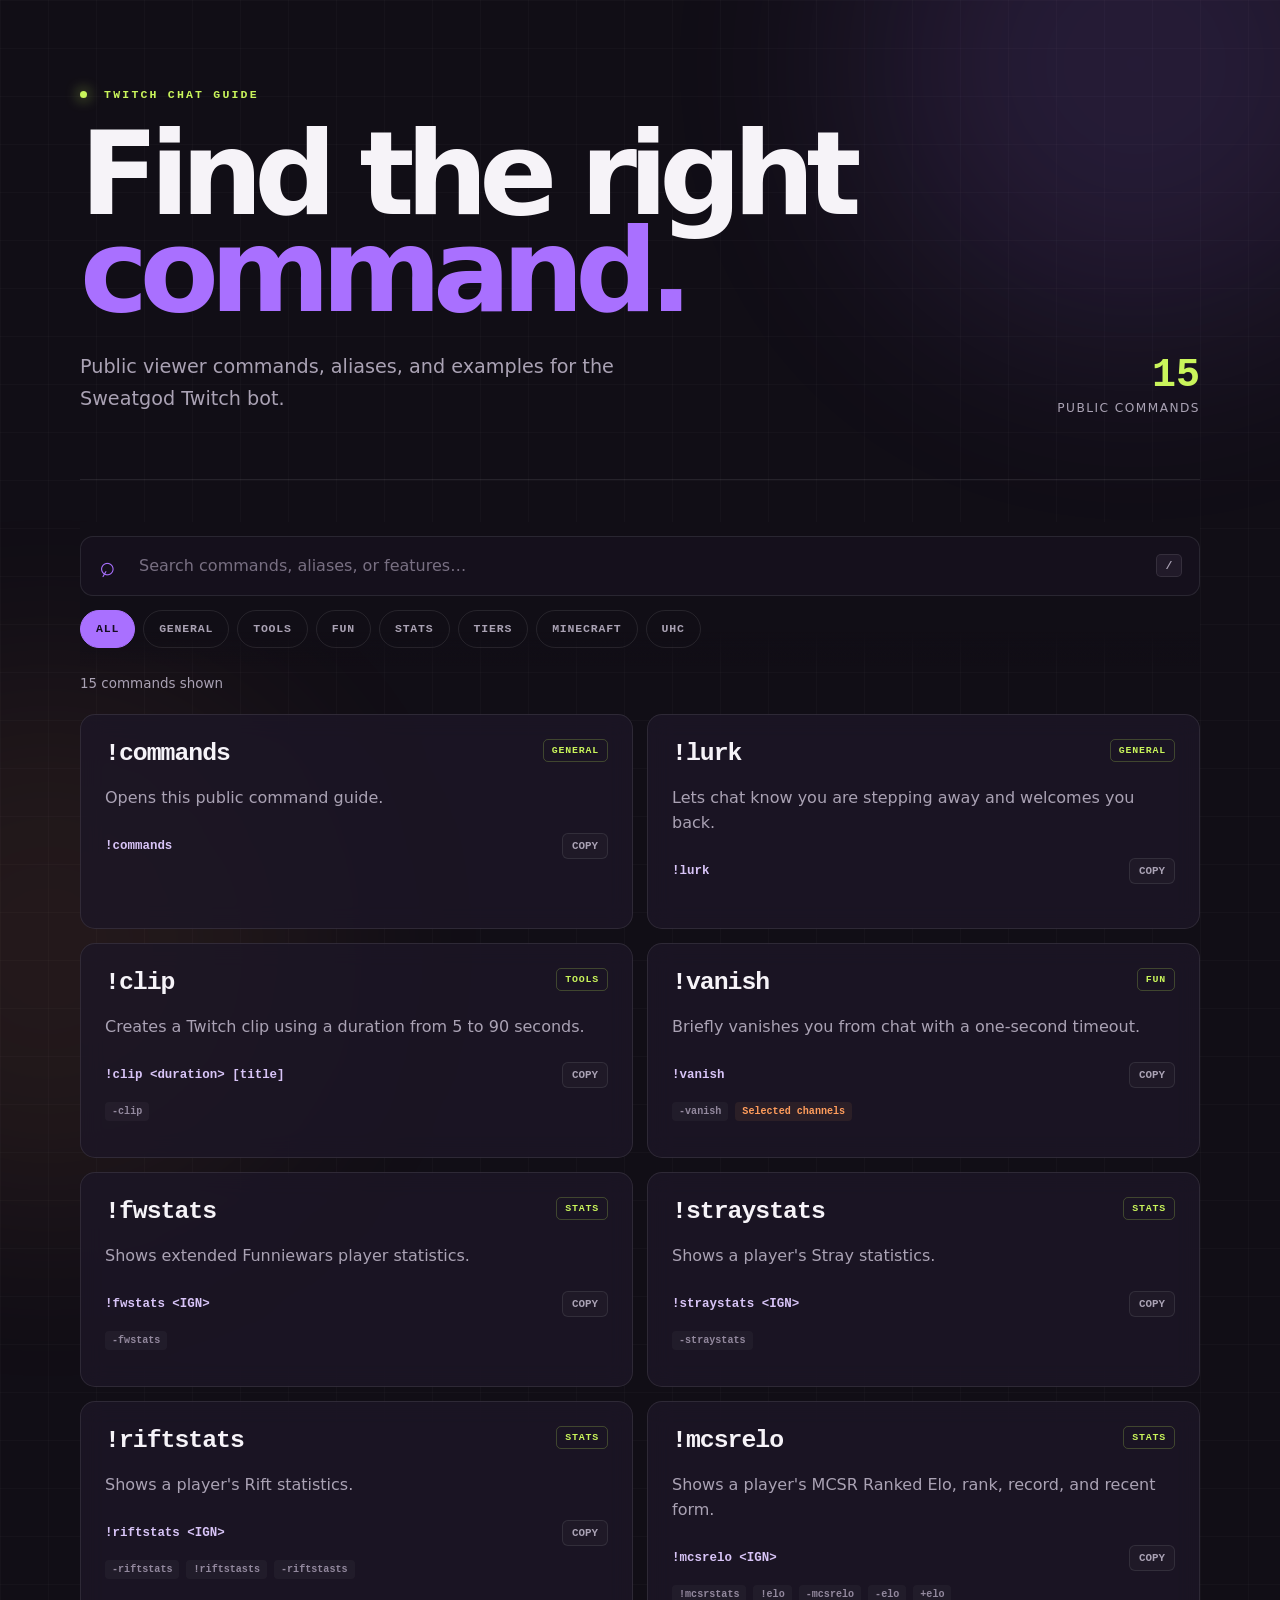
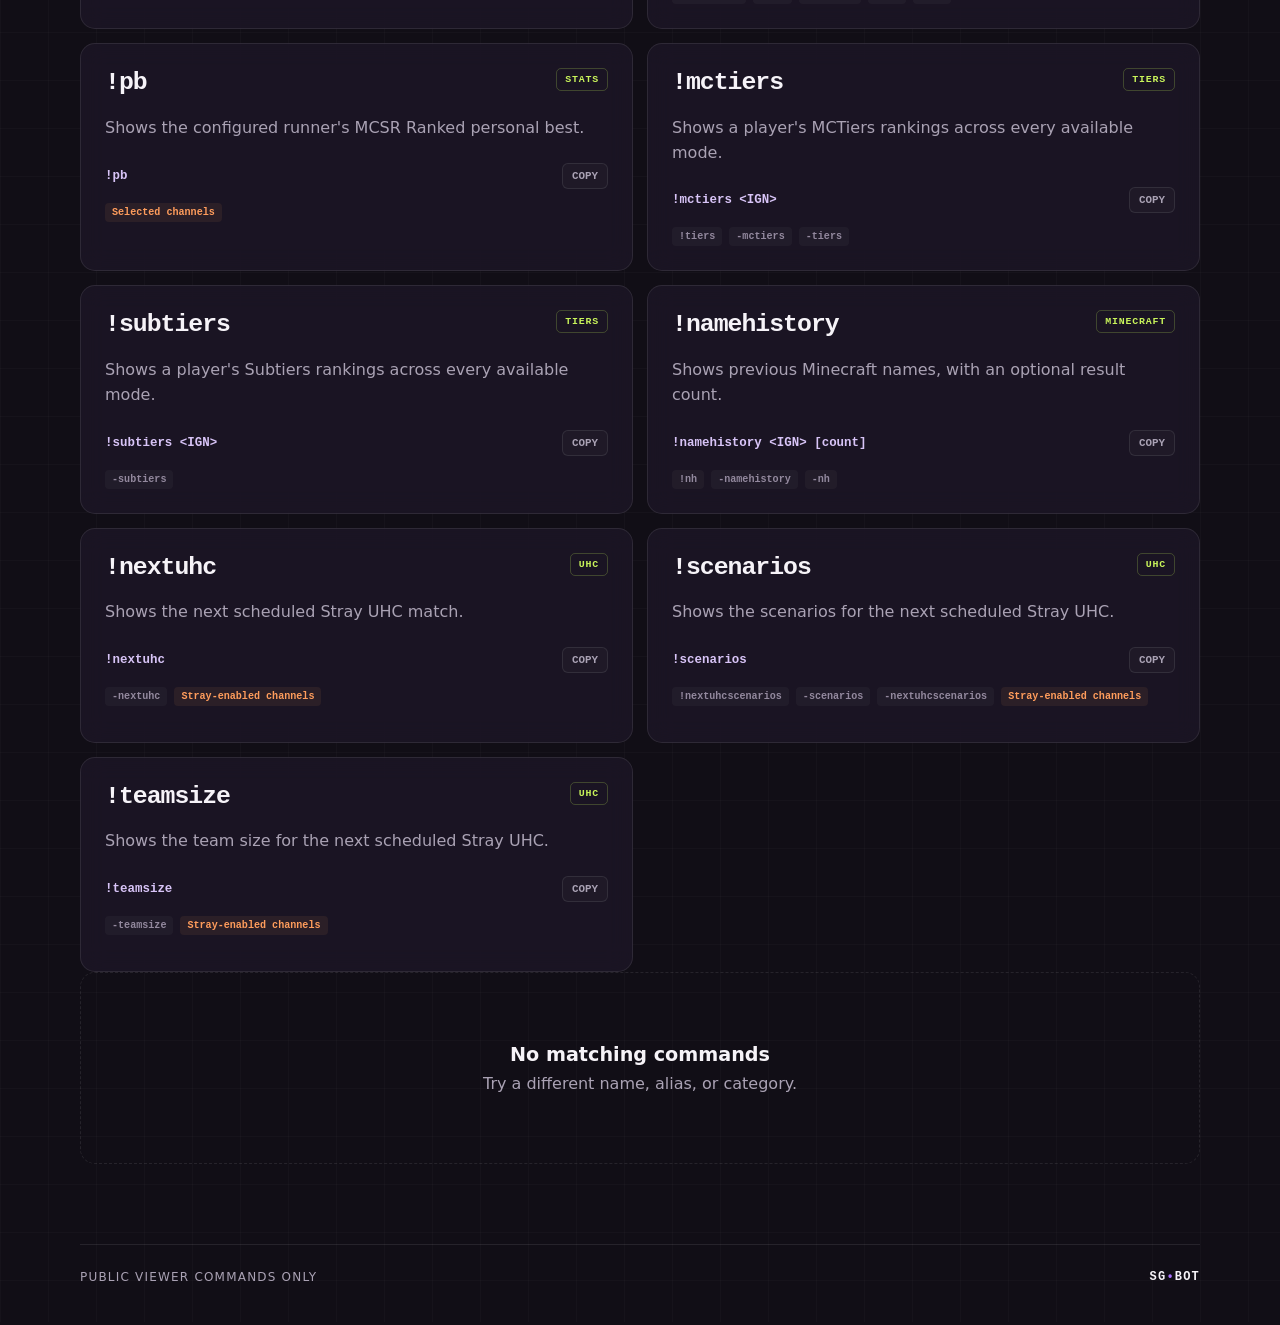
==== index.html @ b39b53bb "Launch public Twitch command guide" ====
<!doctype html>
<html lang="en">
<head>
  <meta charset="utf-8">
  <meta name="viewport" content="width=device-width, initial-scale=1">
  <meta name="theme-color" content="#17121f">
  <meta name="description" content="Public Twitch chat commands and usage for the Sweatgod bot.">
  <meta property="og:title" content="Sweatgod Bot Commands">
  <meta property="og:description" content="Search public Twitch commands, aliases, and usage examples.">
  <meta property="og:type" content="website">
  <link rel="canonical" href="https://britishdev.github.io/twitch-bot-commands/">
  <link rel="stylesheet" href="styles.css">
  <title>Sweatgod Bot Commands</title>
</head>
<body>
  <div class="glow glow-one" aria-hidden="true"></div>
  <div class="glow glow-two" aria-hidden="true"></div>
  <header class="hero">
    <p class="eyebrow"><span></span> TWITCH CHAT GUIDE</p>
    <h1>Find the right<br><em>command.</em></h1>
    <p class="intro">Public viewer commands, aliases, and examples for the Sweatgod Twitch bot.</p>
    <div class="summary"><strong id="command-count">0</strong><span>public commands</span></div>
  </header>

  <main>
    <section class="controls" aria-label="Command filters">
      <label class="search-wrap">
        <span class="search-icon" aria-hidden="true">⌕</span>
        <span class="sr-only">Search commands</span>
        <input id="search" type="search" placeholder="Search commands, aliases, or features…" autocomplete="off">
        <kbd>/</kbd>
      </label>
      <div id="filters" class="filters" aria-label="Filter by category"></div>
    </section>

    <p id="result-summary" class="result-summary" aria-live="polite"></p>
    <section id="command-grid" class="command-grid" aria-label="Public Twitch commands"></section>
    <div id="empty-state" class="empty" hidden>
      <strong>No matching commands</strong>
      <span>Try a different name, alias, or category.</span>
    </div>
  </main>

  <footer>
    <span>Public viewer commands only</span>
    <span class="footer-mark">SG<span>•</span>BOT</span>
  </footer>
  <script src="app.js"></script>
</body>
</html>
---- styles.css ----
:root {
  color-scheme: dark;
  --bg: #110e16;
  --panel: rgba(29, 23, 38, .82);
  --panel-hover: rgba(39, 30, 52, .94);
  --text: #f6f3f8;
  --muted: #aaa2b4;
  --line: rgba(255, 255, 255, .09);
  --violet: #a970ff;
  --lime: #c9f45b;
  --orange: #ff9d5c;
  --max: 1120px;
  font-family: Inter, ui-sans-serif, system-ui, -apple-system, BlinkMacSystemFont, "Segoe UI", sans-serif;
}

* { box-sizing: border-box; }
html { scroll-behavior: smooth; }
body {
  margin: 0;
  min-height: 100vh;
  color: var(--text);
  background:
    linear-gradient(rgba(255,255,255,.018) 1px, transparent 1px),
    linear-gradient(90deg, rgba(255,255,255,.018) 1px, transparent 1px),
    var(--bg);
  background-size: 48px 48px;
  overflow-x: hidden;
}

.glow { position: fixed; z-index: -1; width: 34rem; height: 34rem; border-radius: 50%; filter: blur(110px); opacity: .14; }
.glow-one { background: var(--violet); top: -13rem; right: -8rem; }
.glow-two { background: var(--orange); bottom: -20rem; left: -14rem; opacity: .08; }
.hero, main, footer { width: min(calc(100% - 40px), var(--max)); margin-inline: auto; }
.hero { position: relative; padding: 88px 0 64px; border-bottom: 1px solid var(--line); }
.eyebrow { margin: 0 0 24px; color: var(--lime); font: 700 .72rem/1.2 ui-monospace, SFMono-Regular, Menlo, monospace; letter-spacing: .19em; }
.eyebrow span { display: inline-block; width: 7px; height: 7px; margin-right: 8px; border-radius: 50%; background: var(--lime); box-shadow: 0 0 14px var(--lime); }
h1 { max-width: 780px; margin: 0; font-size: clamp(3.2rem, 9vw, 7.5rem); line-height: .84; letter-spacing: -.075em; font-weight: 800; }
h1 em { color: var(--violet); font-style: normal; }
.intro { max-width: 570px; margin: 32px 0 0; color: var(--muted); font-size: clamp(1rem, 2vw, 1.2rem); line-height: 1.65; }
.summary { position: absolute; right: 0; bottom: 64px; display: grid; justify-items: end; }
.summary strong { color: var(--lime); font: 700 2.5rem/1 ui-monospace, SFMono-Regular, Menlo, monospace; }
.summary span { margin-top: 5px; color: var(--muted); font-size: .76rem; text-transform: uppercase; letter-spacing: .12em; }

main { padding: 42px 0 80px; }
.controls { position: sticky; z-index: 5; top: 0; padding: 14px 0 18px; background: linear-gradient(var(--bg) 76%, transparent); }
.search-wrap { position: relative; display: flex; align-items: center; }
.search-icon { position: absolute; left: 18px; color: var(--violet); font-size: 1.7rem; transform: rotate(-15deg); }
input { width: 100%; height: 60px; padding: 0 58px; border: 1px solid var(--line); border-radius: 13px; outline: none; color: var(--text); background: rgba(22, 17, 29, .94); font: inherit; font-size: 1rem; transition: border-color .2s, box-shadow .2s; }
input:focus { border-color: rgba(169, 112, 255, .8); box-shadow: 0 0 0 4px rgba(169, 112, 255, .1); }
input::placeholder { color: #786f82; }
kbd { position: absolute; right: 18px; min-width: 26px; padding: 4px 7px; border: 1px solid var(--line); border-radius: 5px; color: var(--muted); background: #211a29; text-align: center; font: 600 .72rem ui-monospace, monospace; }
.filters { display: flex; gap: 8px; margin-top: 14px; overflow-x: auto; scrollbar-width: none; }
.filters::-webkit-scrollbar { display: none; }
.filter { flex: 0 0 auto; min-height: 38px; padding: 0 15px; border: 1px solid var(--line); border-radius: 999px; color: var(--muted); background: transparent; cursor: pointer; font: 700 .72rem ui-monospace, monospace; text-transform: uppercase; letter-spacing: .07em; }
.filter:hover, .filter:focus-visible { color: var(--text); border-color: rgba(169, 112, 255, .5); }
.filter.active { color: #160d20; border-color: var(--violet); background: var(--violet); }
.result-summary { min-height: 20px; margin: 10px 0 18px; color: var(--muted); font-size: .84rem; }
.command-grid { display: grid; grid-template-columns: repeat(2, minmax(0, 1fr)); gap: 14px; }
.card { position: relative; min-height: 215px; padding: 24px; border: 1px solid var(--line); border-radius: 15px; background: var(--panel); backdrop-filter: blur(12px); transition: transform .2s, border-color .2s, background .2s; }
.card:hover { transform: translateY(-2px); border-color: rgba(169,112,255,.35); background: var(--panel-hover); }
.card-top { display: flex; align-items: flex-start; justify-content: space-between; gap: 16px; }
.command { margin: 0; color: var(--text); font: 750 clamp(1.25rem, 3vw, 1.55rem)/1.2 ui-monospace, SFMono-Regular, Menlo, monospace; letter-spacing: -.04em; }
.category { flex: 0 0 auto; padding: 5px 8px; border: 1px solid rgba(201,244,91,.22); border-radius: 5px; color: var(--lime); font: 700 .62rem ui-monospace, monospace; text-transform: uppercase; letter-spacing: .08em; }
.description { margin: 18px 0 22px; color: var(--muted); line-height: 1.55; }
.usage-row { display: flex; align-items: center; gap: 8px; }
.usage { min-width: 0; overflow: hidden; color: #d8c4f7; font: 600 .78rem ui-monospace, SFMono-Regular, Menlo, monospace; white-space: nowrap; text-overflow: ellipsis; }
.copy { margin-left: auto; padding: 6px 9px; border: 1px solid var(--line); border-radius: 6px; color: var(--muted); background: rgba(255,255,255,.025); cursor: pointer; font: 650 .68rem ui-monospace, monospace; }
.copy:hover, .copy:focus-visible { color: var(--text); border-color: var(--violet); }
.meta { display: flex; flex-wrap: wrap; gap: 7px; margin-top: 14px; }
.meta span { padding: 4px 7px; border-radius: 4px; color: #93899e; background: rgba(255,255,255,.035); font: 600 .63rem ui-monospace, monospace; }
.meta .limited { color: var(--orange); background: rgba(255,157,92,.08); }
.empty { display: grid; justify-items: center; gap: 8px; padding: 70px 20px; border: 1px dashed var(--line); border-radius: 15px; color: var(--muted); }
.empty strong { color: var(--text); font-size: 1.2rem; }
footer { display: flex; justify-content: space-between; padding: 25px 0 38px; border-top: 1px solid var(--line); color: var(--muted); font-size: .75rem; text-transform: uppercase; letter-spacing: .1em; }
.footer-mark { color: var(--text); font-family: ui-monospace, monospace; font-weight: 800; }
.footer-mark span { color: var(--violet); }
.sr-only { position: absolute; width: 1px; height: 1px; overflow: hidden; clip: rect(0,0,0,0); white-space: nowrap; }

@media (max-width: 720px) {
  .hero, main, footer { width: min(calc(100% - 24px), var(--max)); }
  .hero { padding: 60px 0 40px; }
  .summary { position: static; justify-items: start; margin-top: 35px; }
  main { padding-top: 20px; }
  .command-grid { grid-template-columns: 1fr; }
  .card { min-height: 0; padding: 21px; }
  kbd { display: none; }
  input { padding-right: 18px; }
  footer { gap: 20px; }
}

@media (prefers-reduced-motion: reduce) {
  *, *::before, *::after { scroll-behavior: auto !important; transition: none !important; }
}
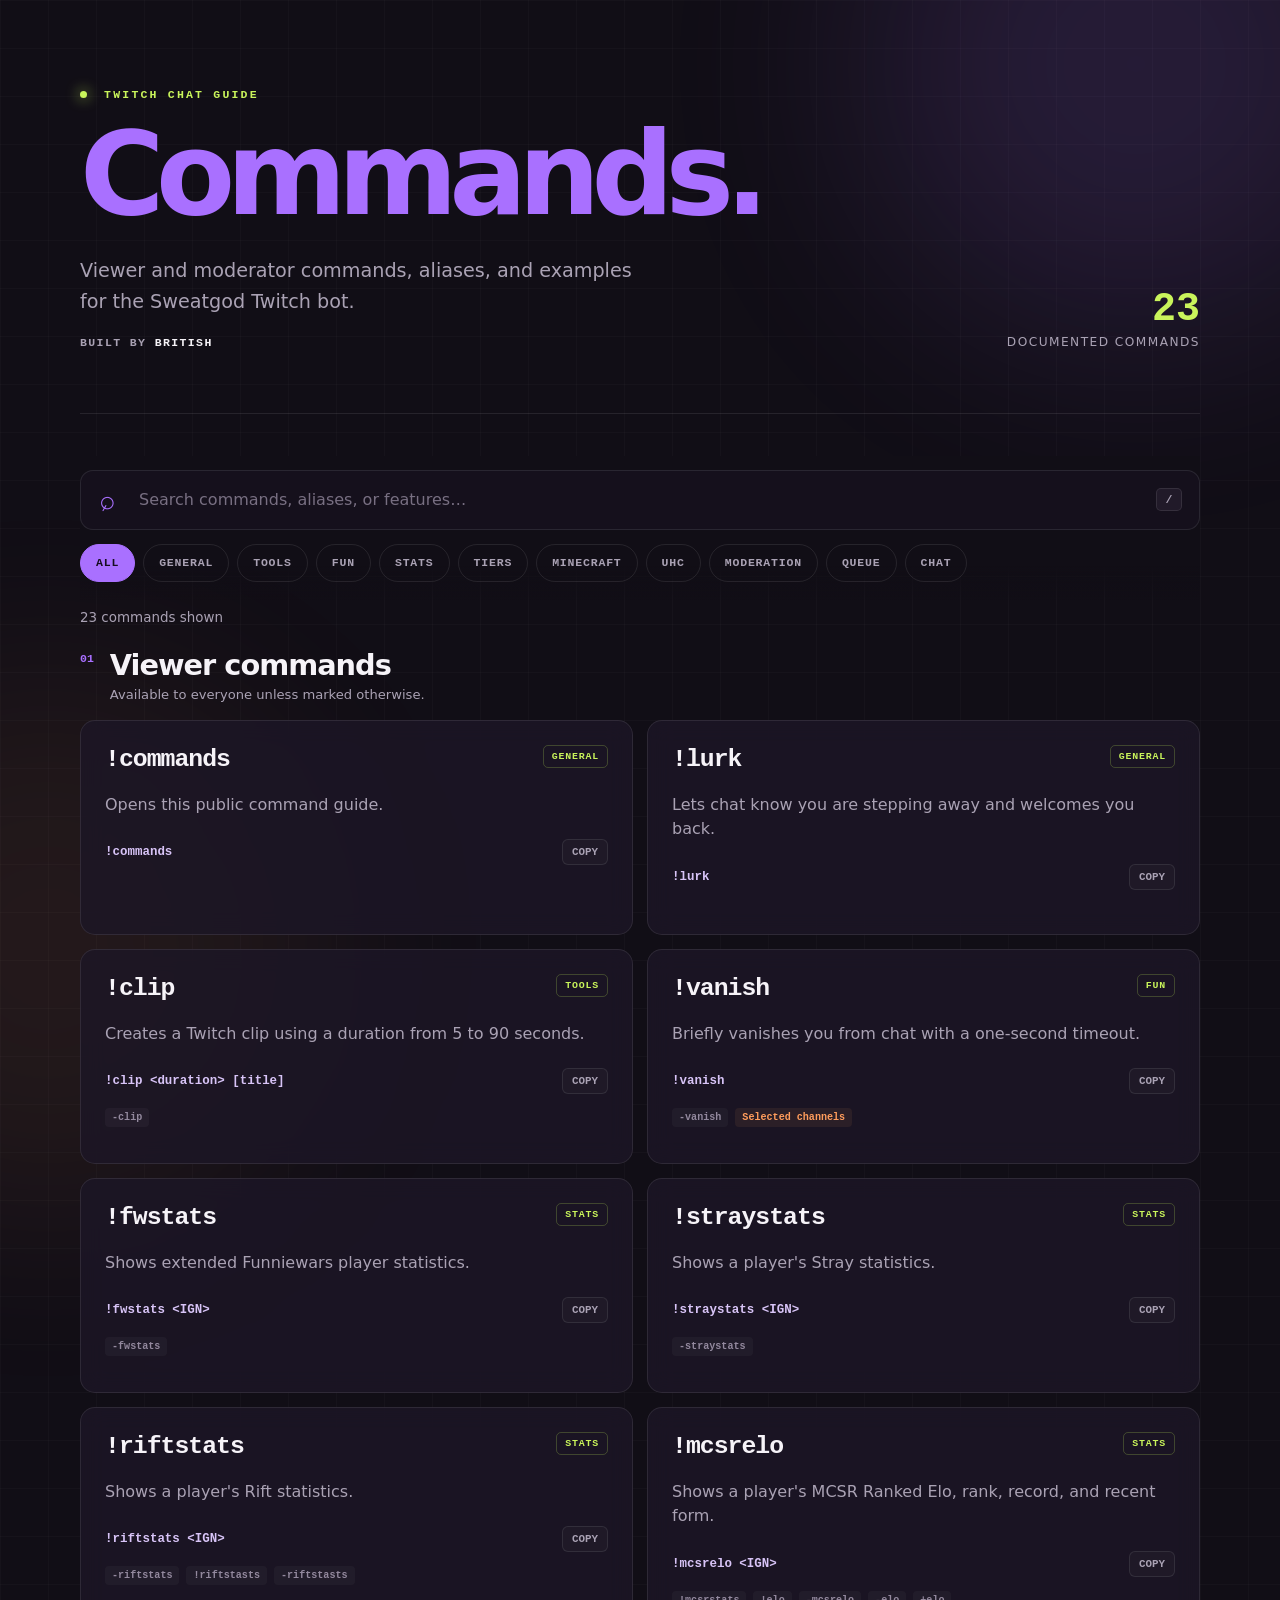
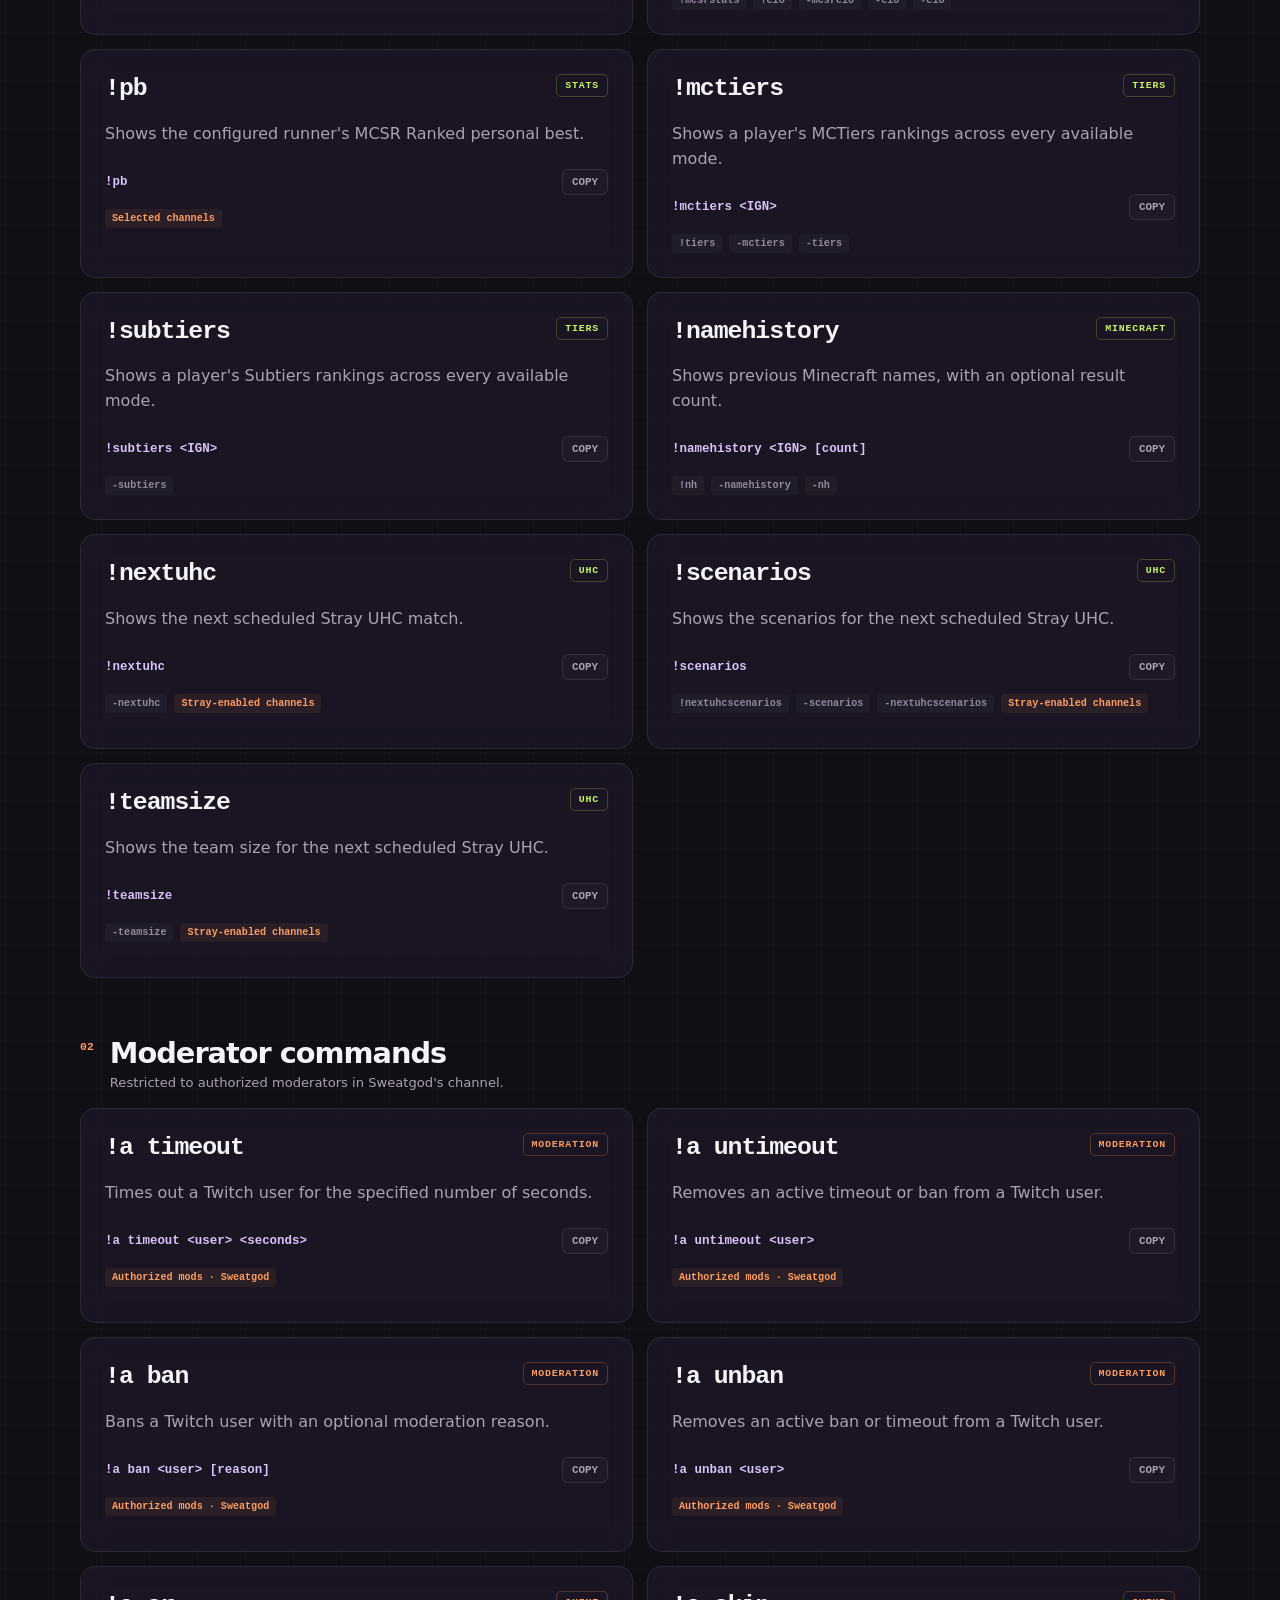
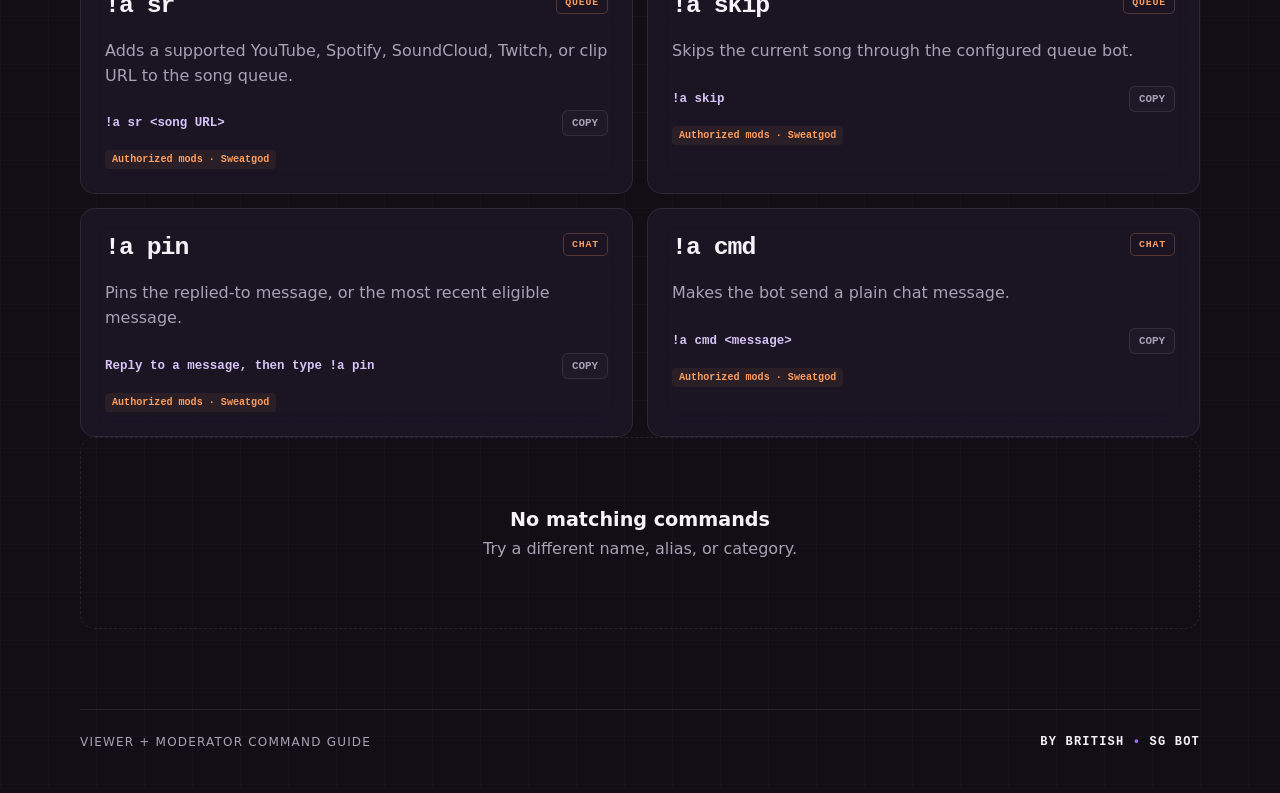
==== commit 1802a89f: "Add moderator command guide and attribution" ====
--- a/index.html
+++ b/index.html
@@ -4,9 +4,9 @@
   <meta charset="utf-8">
   <meta name="viewport" content="width=device-width, initial-scale=1">
   <meta name="theme-color" content="#17121f">
-  <meta name="description" content="Public Twitch chat commands and usage for the Sweatgod bot.">
+  <meta name="description" content="Viewer and moderator Twitch chat commands for the Sweatgod bot.">
   <meta property="og:title" content="Sweatgod Bot Commands">
-  <meta property="og:description" content="Search public Twitch commands, aliases, and usage examples.">
+  <meta property="og:description" content="Search viewer and moderator Twitch commands, aliases, and usage examples.">
   <meta property="og:type" content="website">
   <link rel="canonical" href="https://britishdev.github.io/twitch-bot-commands/">
   <link rel="stylesheet" href="styles.css">
@@ -17,9 +17,10 @@
   <div class="glow glow-two" aria-hidden="true"></div>
   <header class="hero">
     <p class="eyebrow"><span></span> TWITCH CHAT GUIDE</p>
-    <h1>Find the right<br><em>command.</em></h1>
-    <p class="intro">Public viewer commands, aliases, and examples for the Sweatgod Twitch bot.</p>
-    <div class="summary"><strong id="command-count">0</strong><span>public commands</span></div>
+    <h1><em>Commands.</em></h1>
+    <p class="intro">Viewer and moderator commands, aliases, and examples for the Sweatgod Twitch bot.</p>
+    <p class="byline">Built by <strong>British</strong></p>
+    <div class="summary"><strong id="command-count">0</strong><span>documented commands</span></div>
   </header>
 
   <main>
@@ -34,7 +35,20 @@
     </section>
 
     <p id="result-summary" class="result-summary" aria-live="polite"></p>
-    <section id="command-grid" class="command-grid" aria-label="Public Twitch commands"></section>
+    <section id="viewer-section" class="catalogue-section">
+      <div class="section-heading">
+        <p>01</p>
+        <div><h2>Viewer commands</h2><span>Available to everyone unless marked otherwise.</span></div>
+      </div>
+      <div id="command-grid" class="command-grid" aria-label="Public Twitch commands"></div>
+    </section>
+    <section id="moderator-section" class="catalogue-section moderator-section">
+      <div class="section-heading">
+        <p>02</p>
+        <div><h2>Moderator commands</h2><span>Restricted to authorized moderators in Sweatgod's channel.</span></div>
+      </div>
+      <div id="moderator-grid" class="command-grid" aria-label="Moderator Twitch commands"></div>
+    </section>
     <div id="empty-state" class="empty" hidden>
       <strong>No matching commands</strong>
       <span>Try a different name, alias, or category.</span>
@@ -42,8 +56,8 @@
   </main>
 
   <footer>
-    <span>Public viewer commands only</span>
-    <span class="footer-mark">SG<span>•</span>BOT</span>
+    <span>Viewer + moderator command guide</span>
+    <span class="footer-mark">BY BRITISH <span>•</span> SG BOT</span>
   </footer>
   <script src="app.js"></script>
 </body>
--- a/styles.css
+++ b/styles.css
@@ -37,6 +37,8 @@
 h1 { max-width: 780px; margin: 0; font-size: clamp(3.2rem, 9vw, 7.5rem); line-height: .84; letter-spacing: -.075em; font-weight: 800; }
 h1 em { color: var(--violet); font-style: normal; }
 .intro { max-width: 570px; margin: 32px 0 0; color: var(--muted); font-size: clamp(1rem, 2vw, 1.2rem); line-height: 1.65; }
+.byline { margin: 18px 0 0; color: var(--muted); font: 650 .72rem ui-monospace, monospace; letter-spacing: .12em; text-transform: uppercase; }
+.byline strong { color: var(--text); }
 .summary { position: absolute; right: 0; bottom: 64px; display: grid; justify-items: end; }
 .summary strong { color: var(--lime); font: 700 2.5rem/1 ui-monospace, SFMono-Regular, Menlo, monospace; }
 .summary span { margin-top: 5px; color: var(--muted); font-size: .76rem; text-transform: uppercase; letter-spacing: .12em; }
@@ -55,6 +57,13 @@
 .filter:hover, .filter:focus-visible { color: var(--text); border-color: rgba(169, 112, 255, .5); }
 .filter.active { color: #160d20; border-color: var(--violet); background: var(--violet); }
 .result-summary { min-height: 20px; margin: 10px 0 18px; color: var(--muted); font-size: .84rem; }
+.catalogue-section + .catalogue-section { margin-top: 58px; }
+.section-heading { display: flex; align-items: flex-start; gap: 16px; margin: 0 0 18px; }
+.section-heading > p { margin: 4px 0 0; color: var(--violet); font: 700 .72rem ui-monospace, monospace; }
+.section-heading h2 { margin: 0; font-size: clamp(1.35rem, 3vw, 1.8rem); letter-spacing: -.035em; }
+.section-heading span { display: block; margin-top: 5px; color: var(--muted); font-size: .82rem; }
+.moderator-section .section-heading > p, .moderator-section .category { color: var(--orange); }
+.moderator-section .category { border-color: rgba(255,157,92,.25); }
 .command-grid { display: grid; grid-template-columns: repeat(2, minmax(0, 1fr)); gap: 14px; }
 .card { position: relative; min-height: 215px; padding: 24px; border: 1px solid var(--line); border-radius: 15px; background: var(--panel); backdrop-filter: blur(12px); transition: transform .2s, border-color .2s, background .2s; }
 .card:hover { transform: translateY(-2px); border-color: rgba(169,112,255,.35); background: var(--panel-hover); }
@@ -86,6 +95,7 @@
   kbd { display: none; }
   input { padding-right: 18px; }
   footer { gap: 20px; }
+  .section-heading span { max-width: 280px; }
 }
 
 @media (prefers-reduced-motion: reduce) {
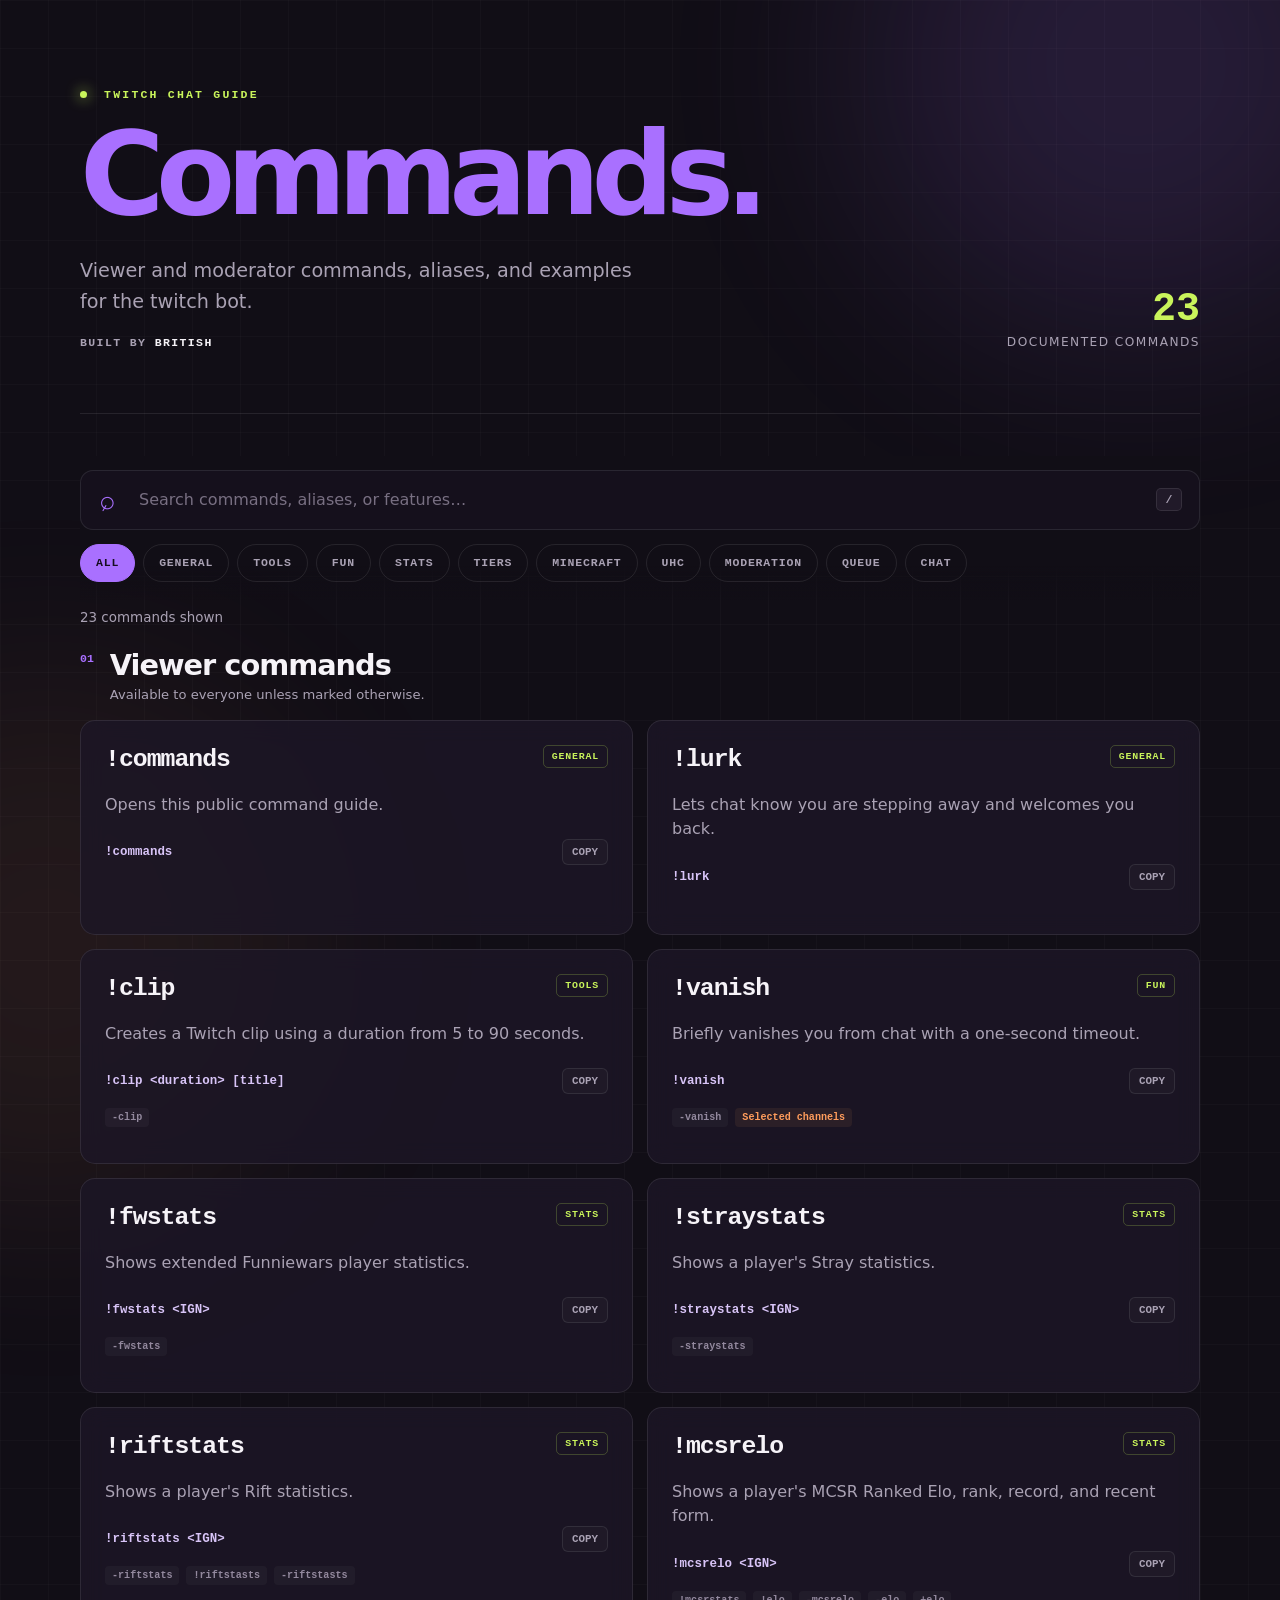
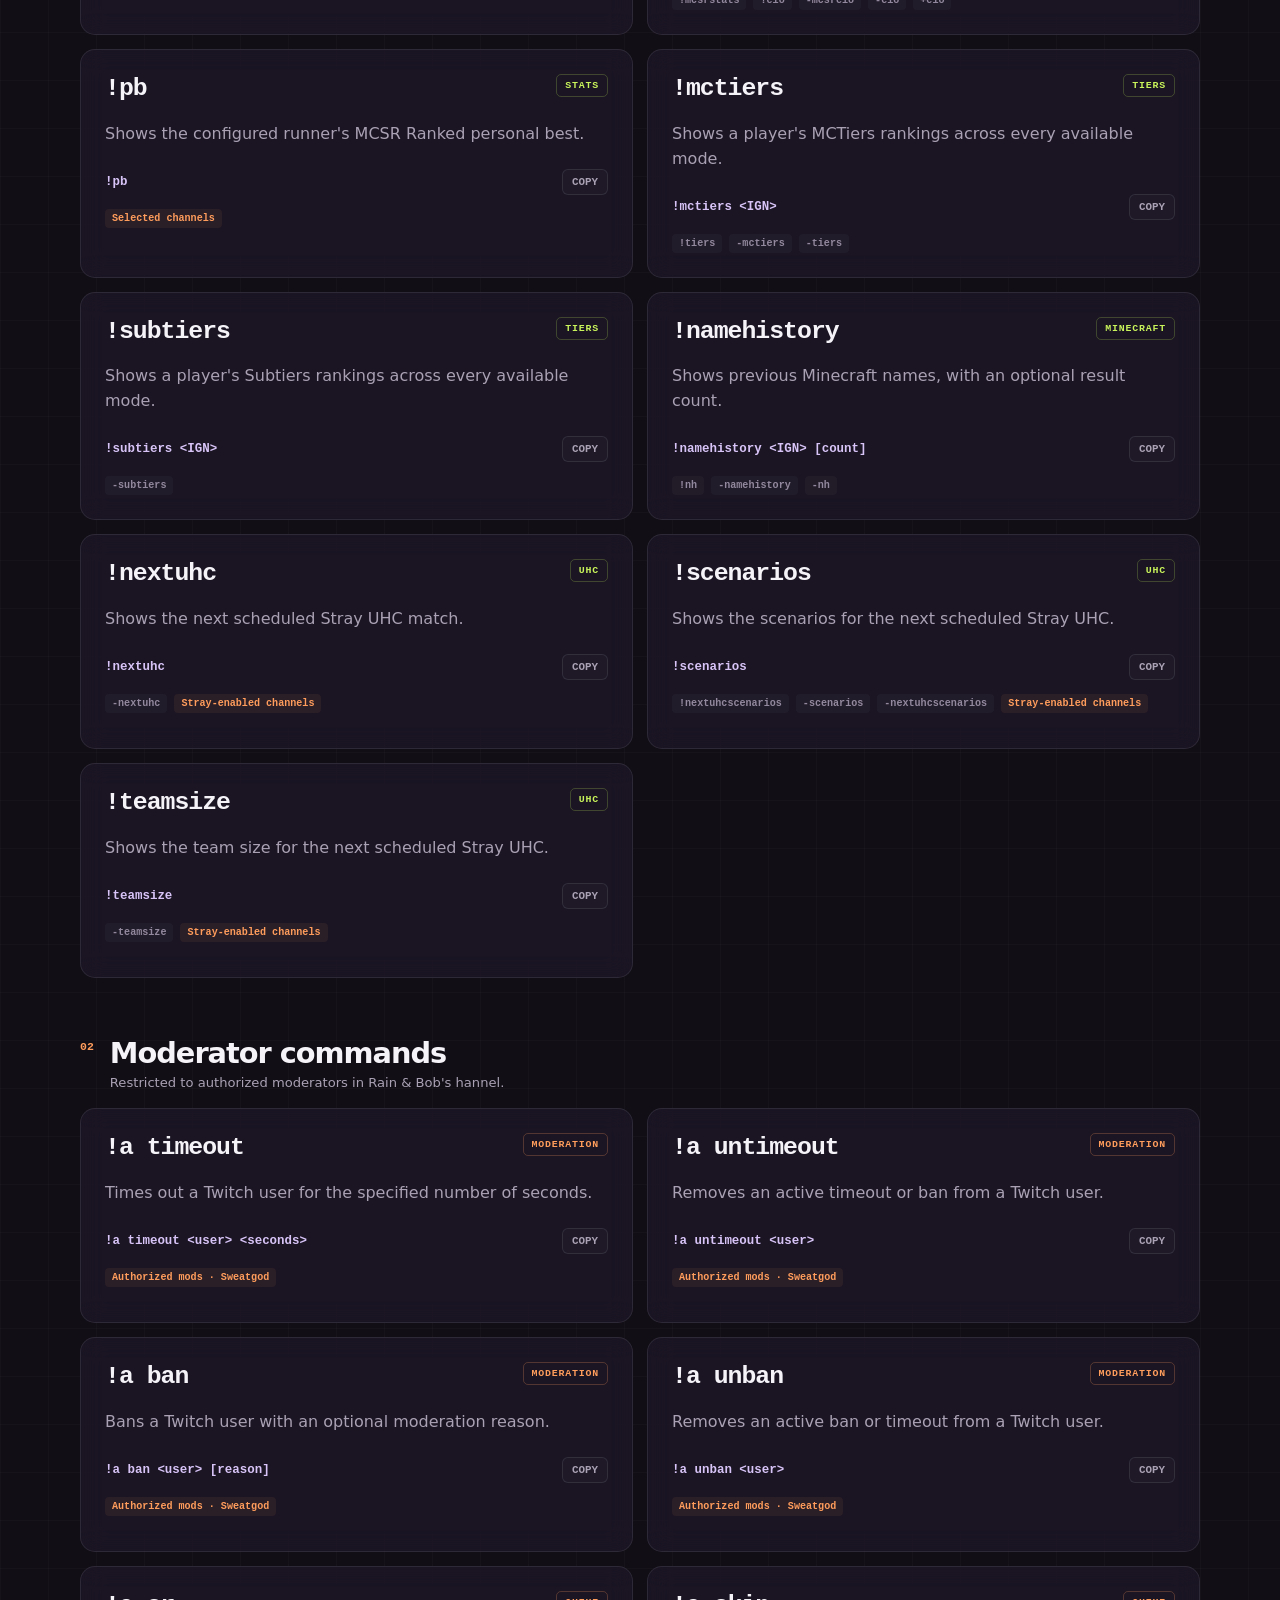
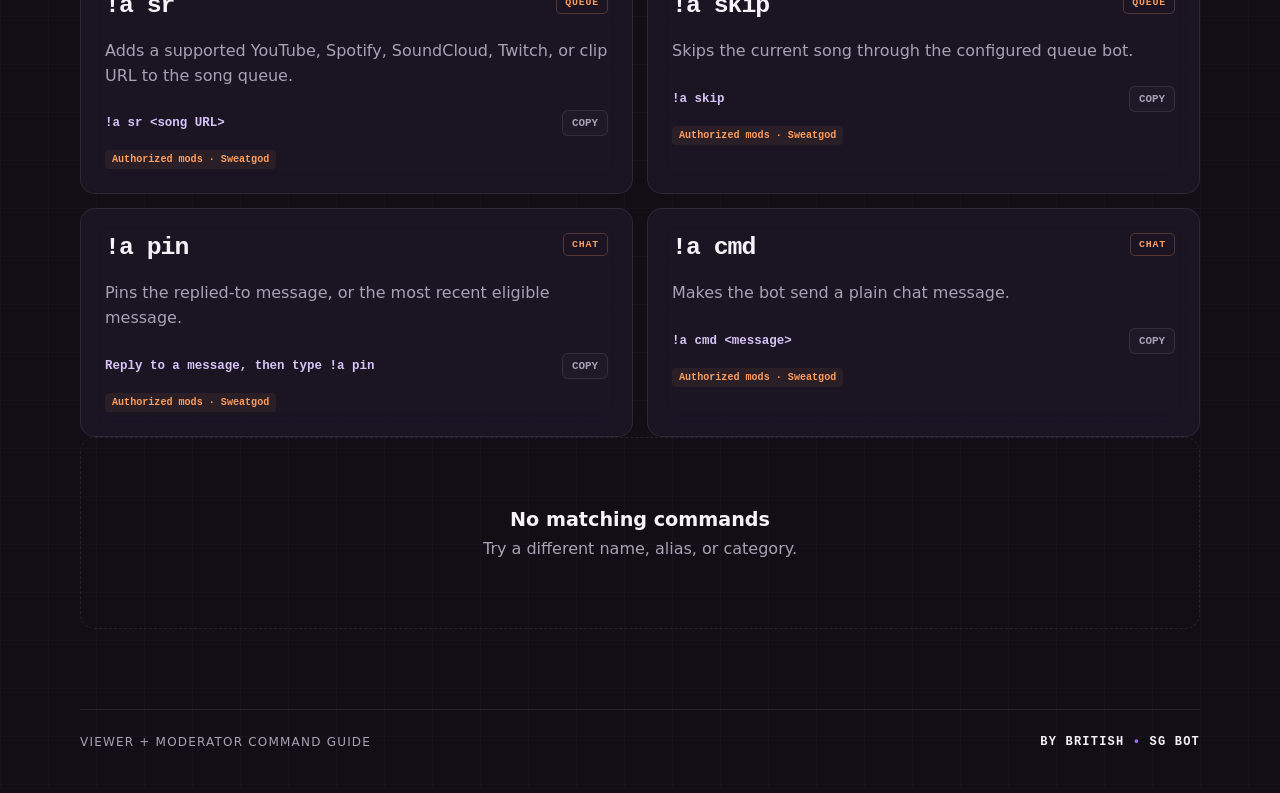
==== commit 36f7cb02: "Update Twitch bot description and references" ====
--- a/index.html
+++ b/index.html
@@ -4,7 +4,7 @@
   <meta charset="utf-8">
   <meta name="viewport" content="width=device-width, initial-scale=1">
   <meta name="theme-color" content="#17121f">
-  <meta name="description" content="Viewer and moderator Twitch chat commands for the Sweatgod bot.">
+  <meta name="description" content="Viewer and moderator Twitch chat commands for the twitch bot.">
   <meta property="og:title" content="Sweatgod Bot Commands">
   <meta property="og:description" content="Search viewer and moderator Twitch commands, aliases, and usage examples.">
   <meta property="og:type" content="website">
@@ -18,7 +18,7 @@
   <header class="hero">
     <p class="eyebrow"><span></span> TWITCH CHAT GUIDE</p>
     <h1><em>Commands.</em></h1>
-    <p class="intro">Viewer and moderator commands, aliases, and examples for the Sweatgod Twitch bot.</p>
+    <p class="intro">Viewer and moderator commands, aliases, and examples for the twitch bot.</p>
     <p class="byline">Built by <strong>British</strong></p>
     <div class="summary"><strong id="command-count">0</strong><span>documented commands</span></div>
   </header>
@@ -45,7 +45,7 @@
     <section id="moderator-section" class="catalogue-section moderator-section">
       <div class="section-heading">
         <p>02</p>
-        <div><h2>Moderator commands</h2><span>Restricted to authorized moderators in Sweatgod's channel.</span></div>
+        <div><h2>Moderator commands</h2><span>Restricted to authorized moderators in Rain & Bob's hannel.</span></div>
       </div>
       <div id="moderator-grid" class="command-grid" aria-label="Moderator Twitch commands"></div>
     </section>
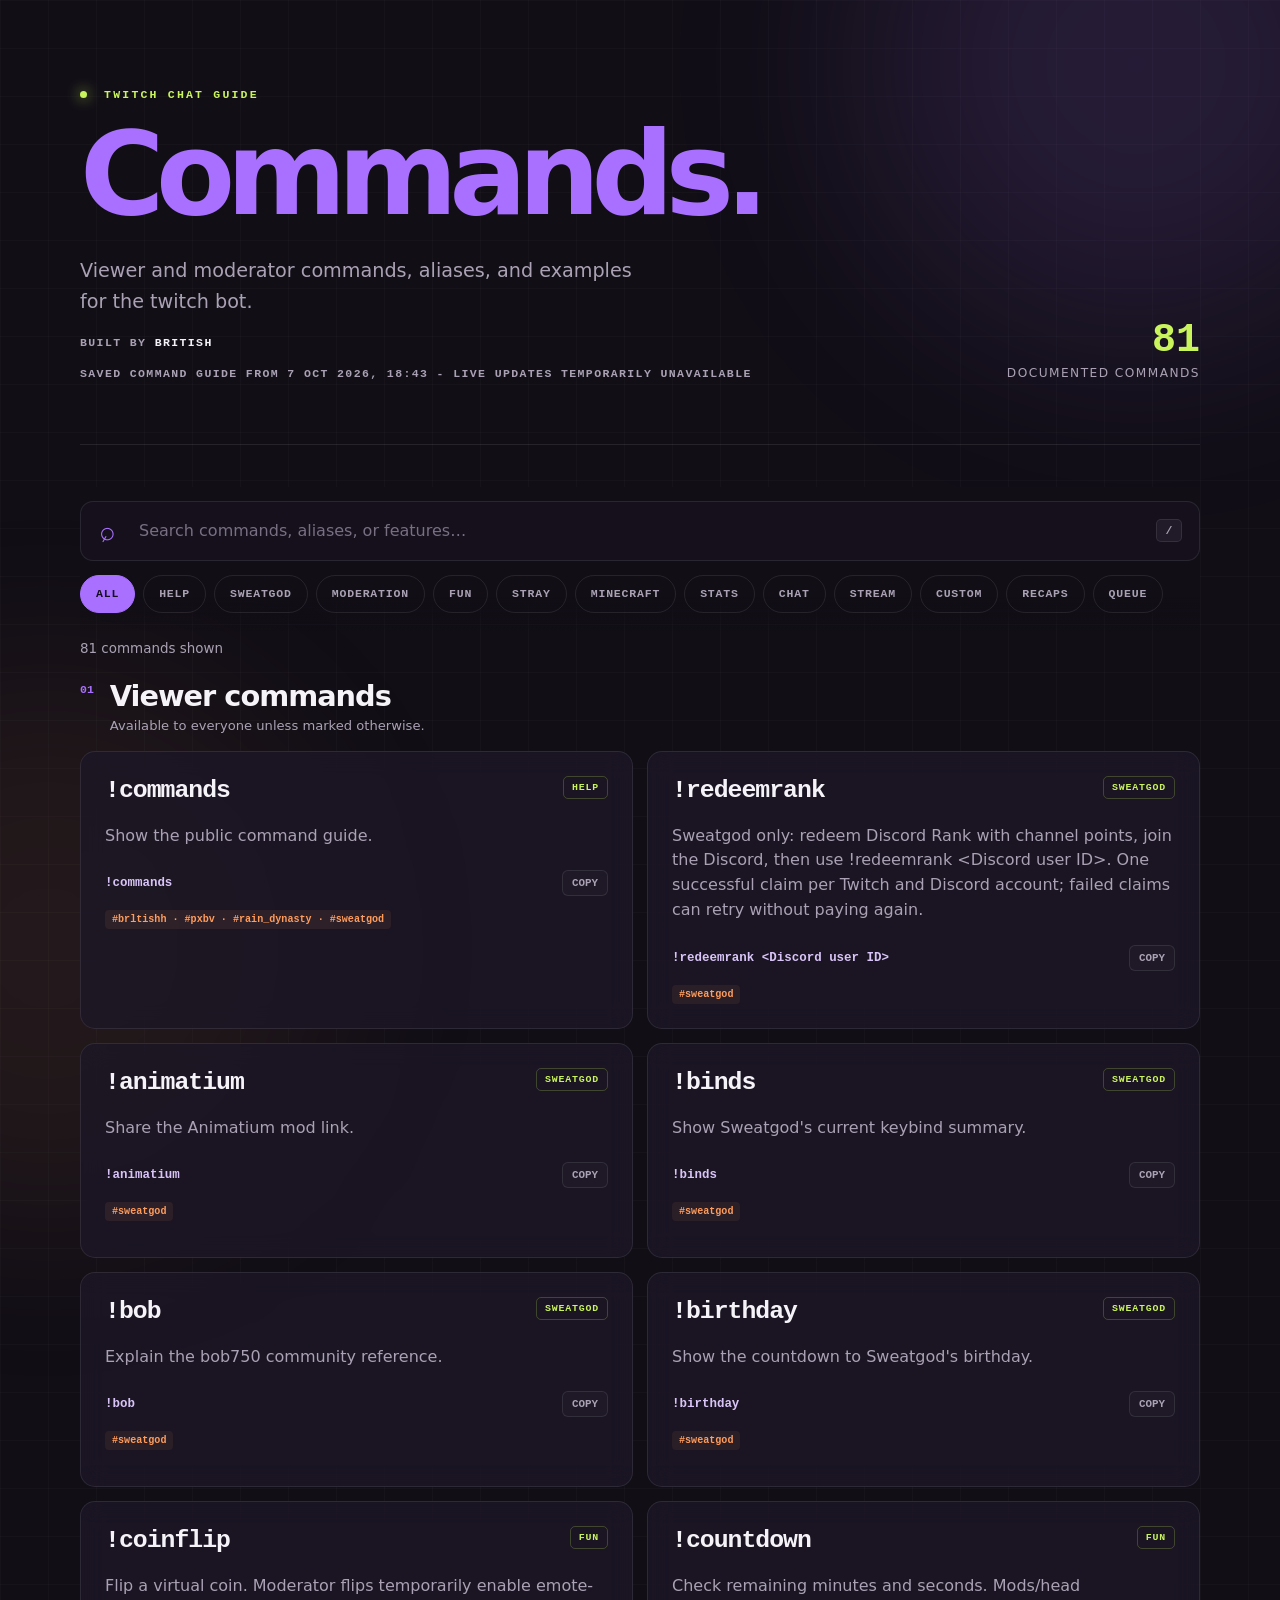
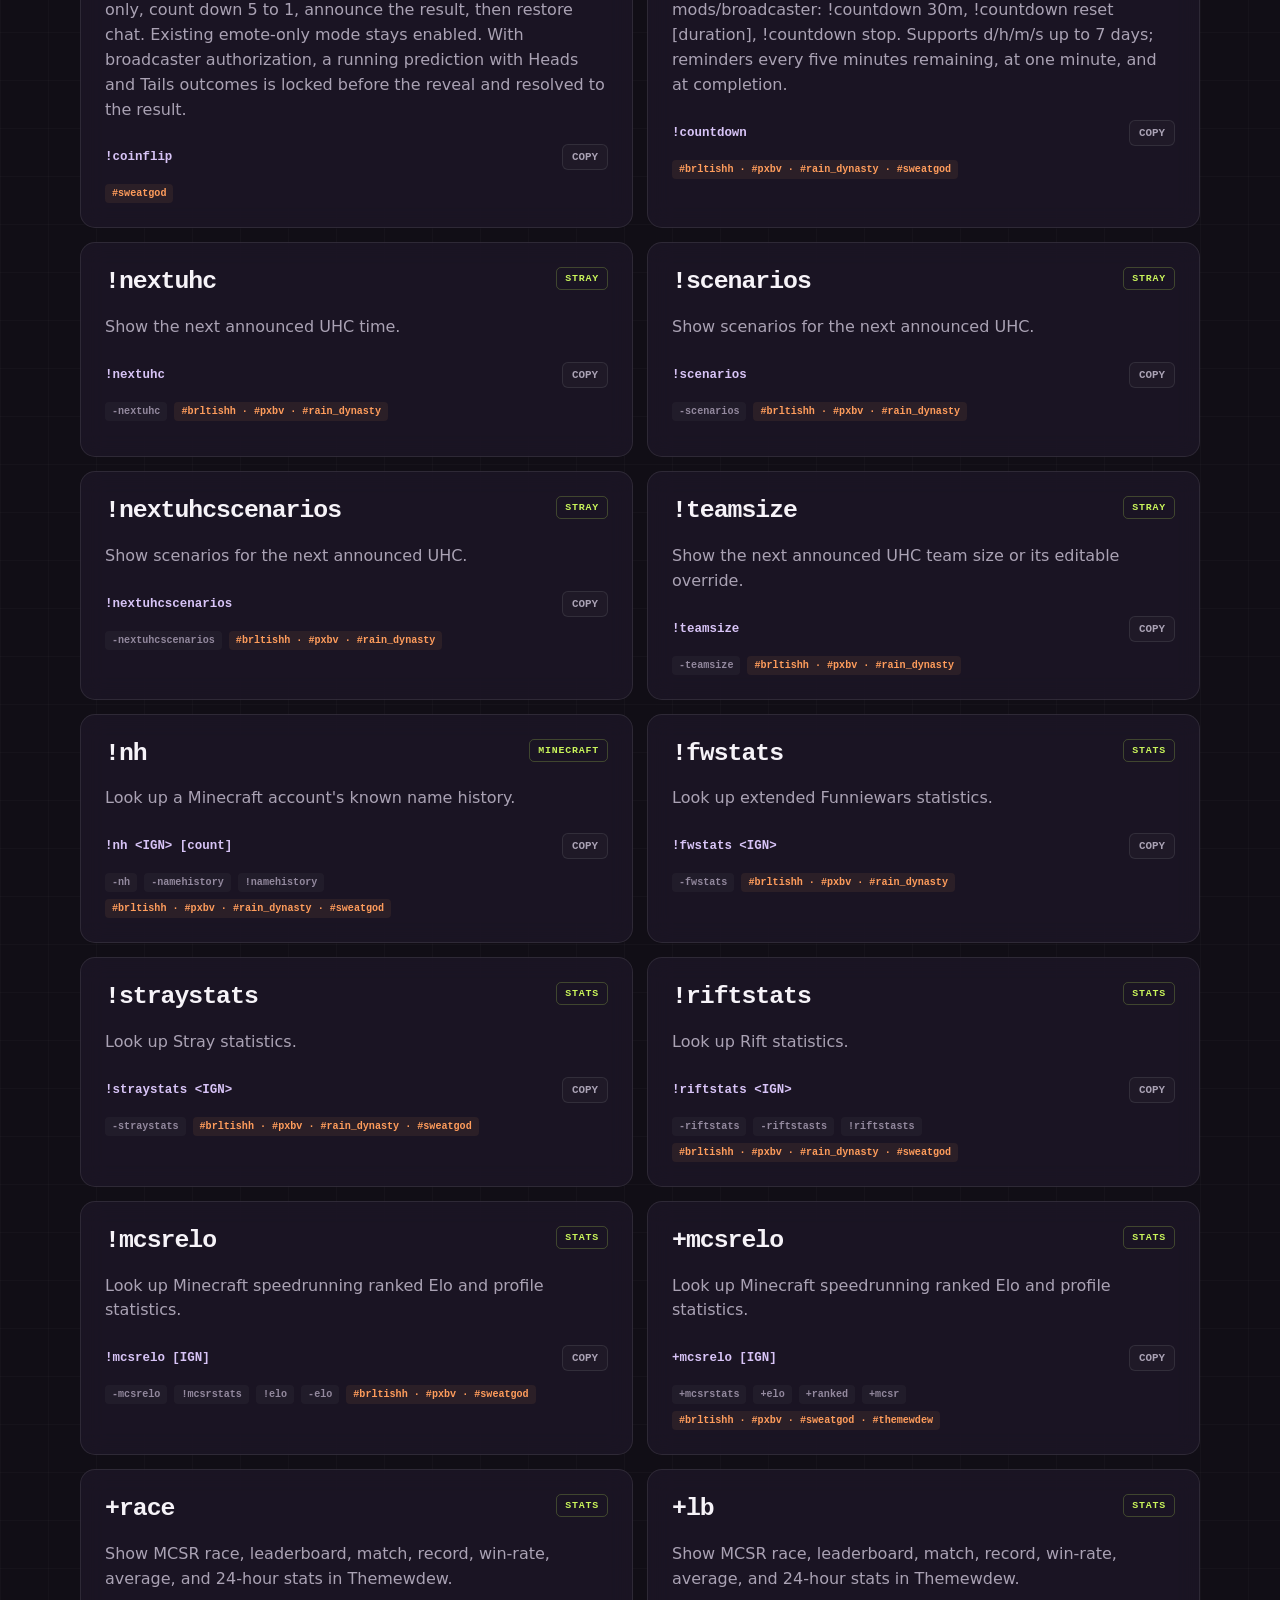
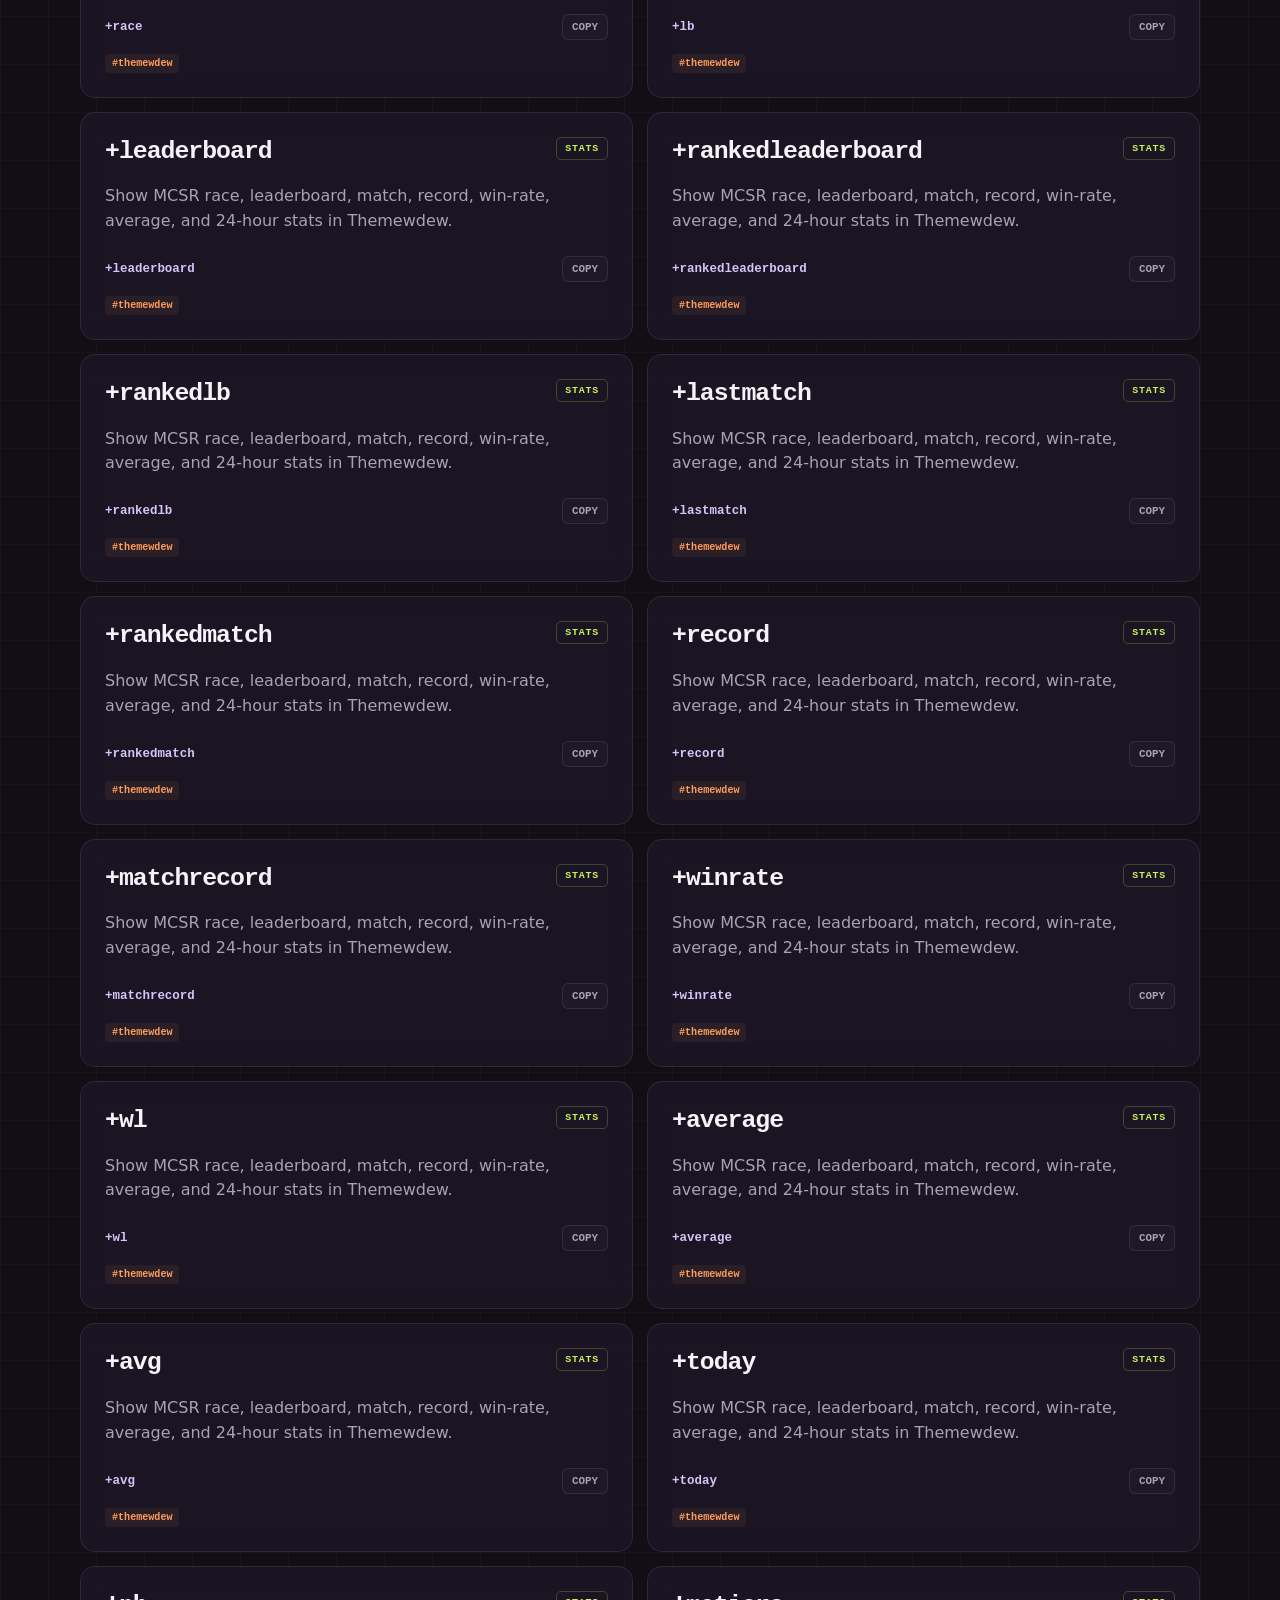
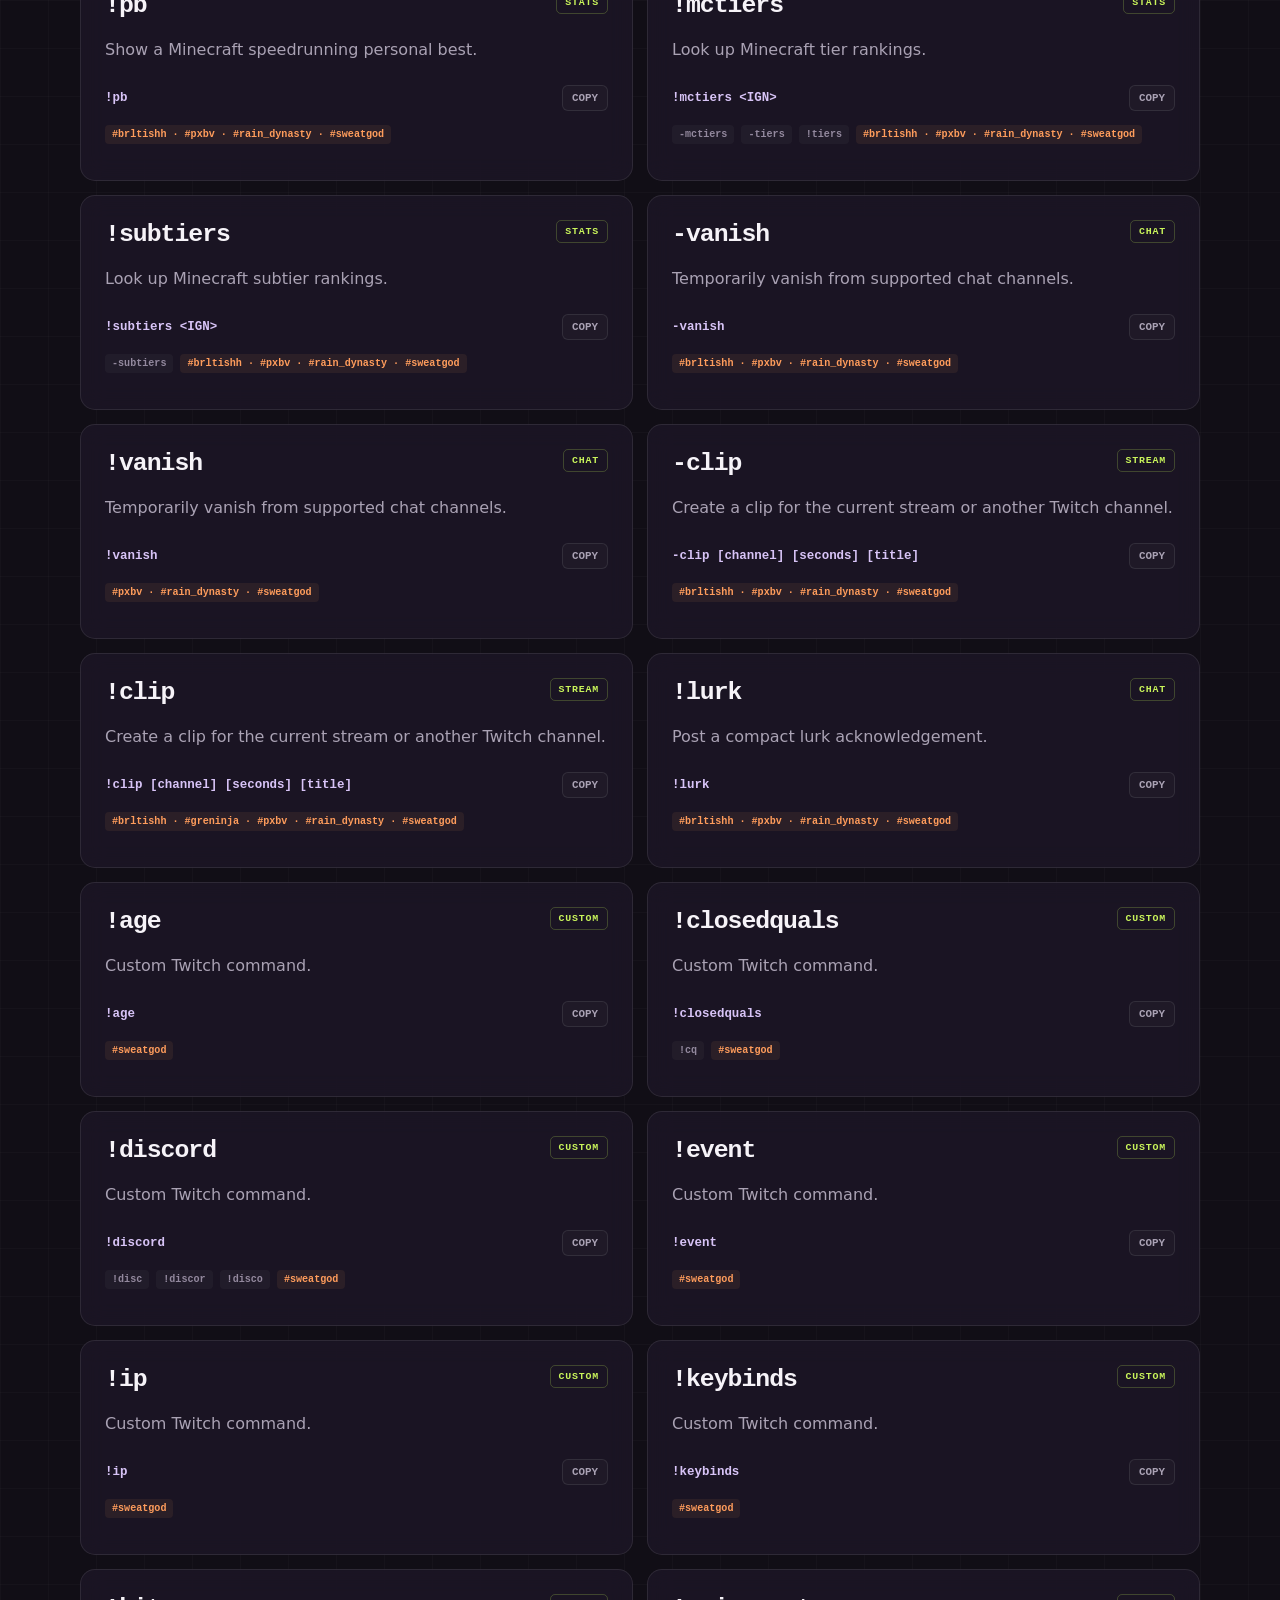
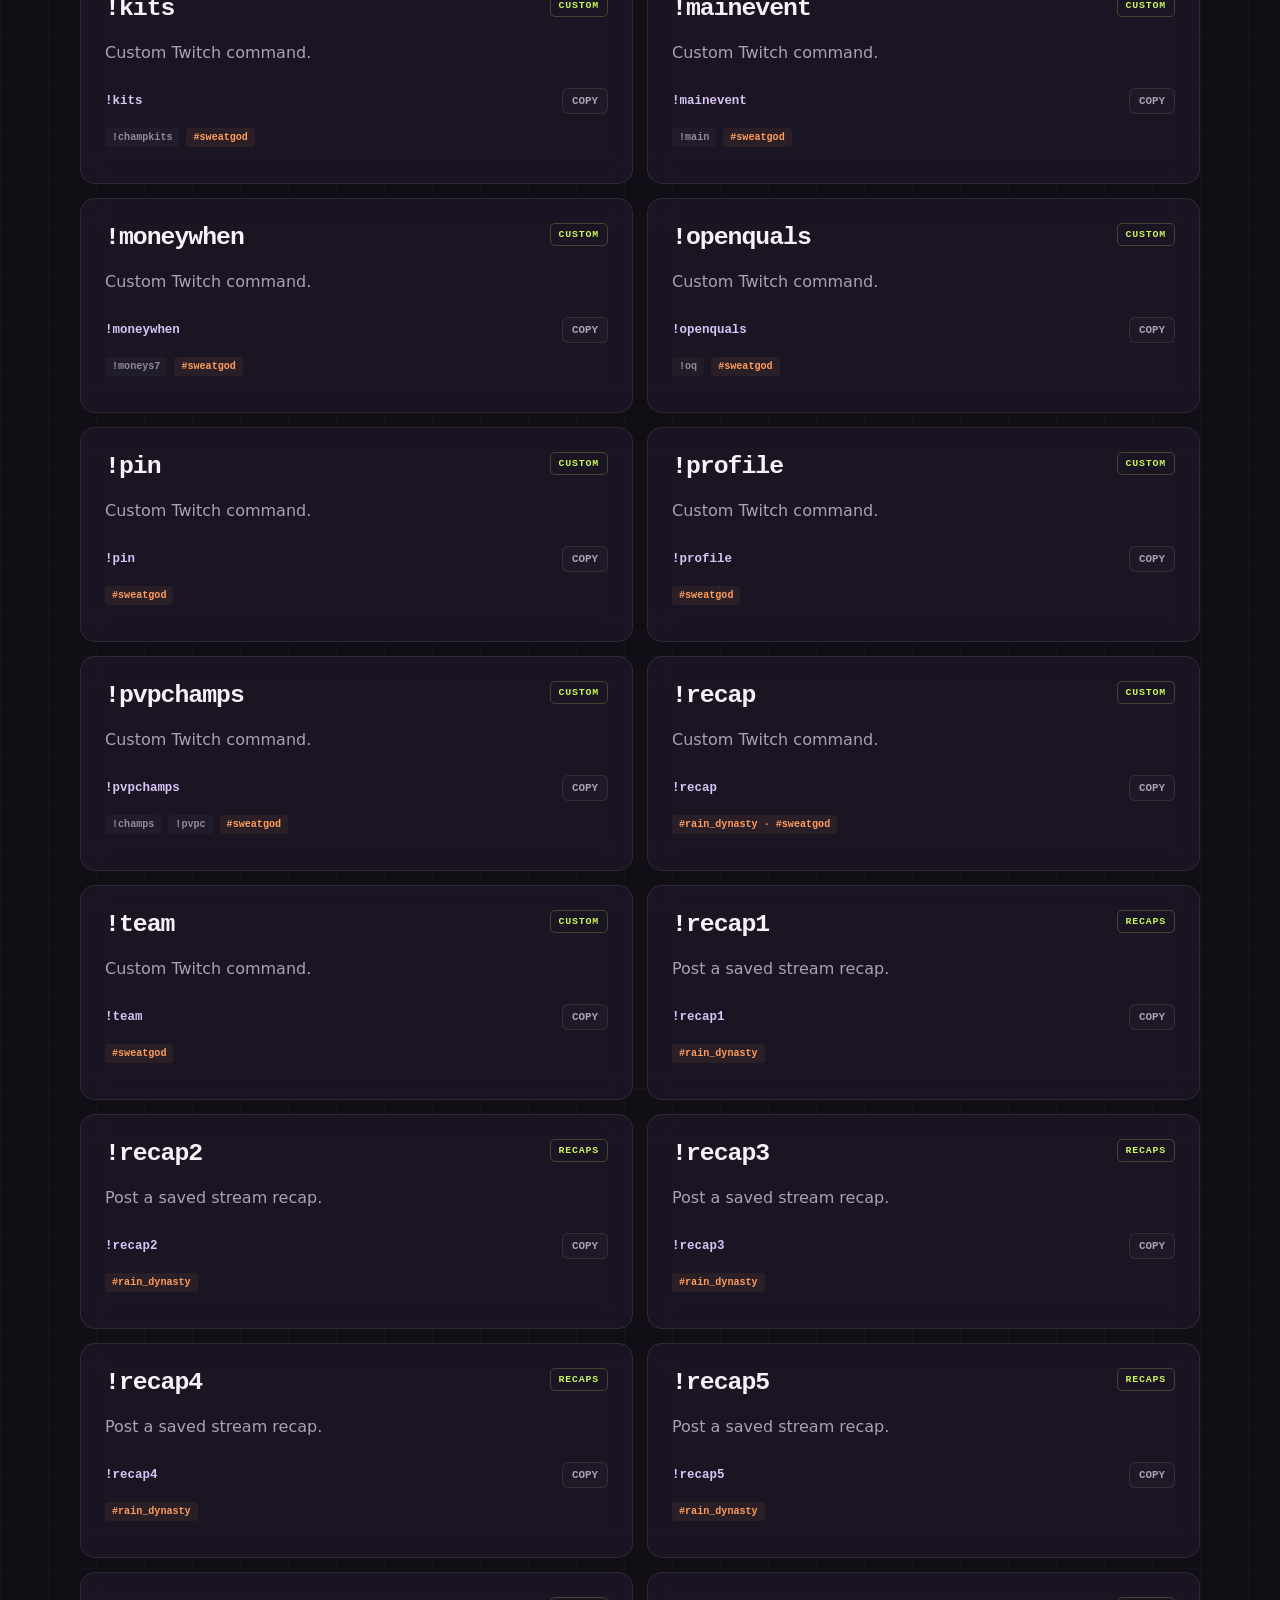
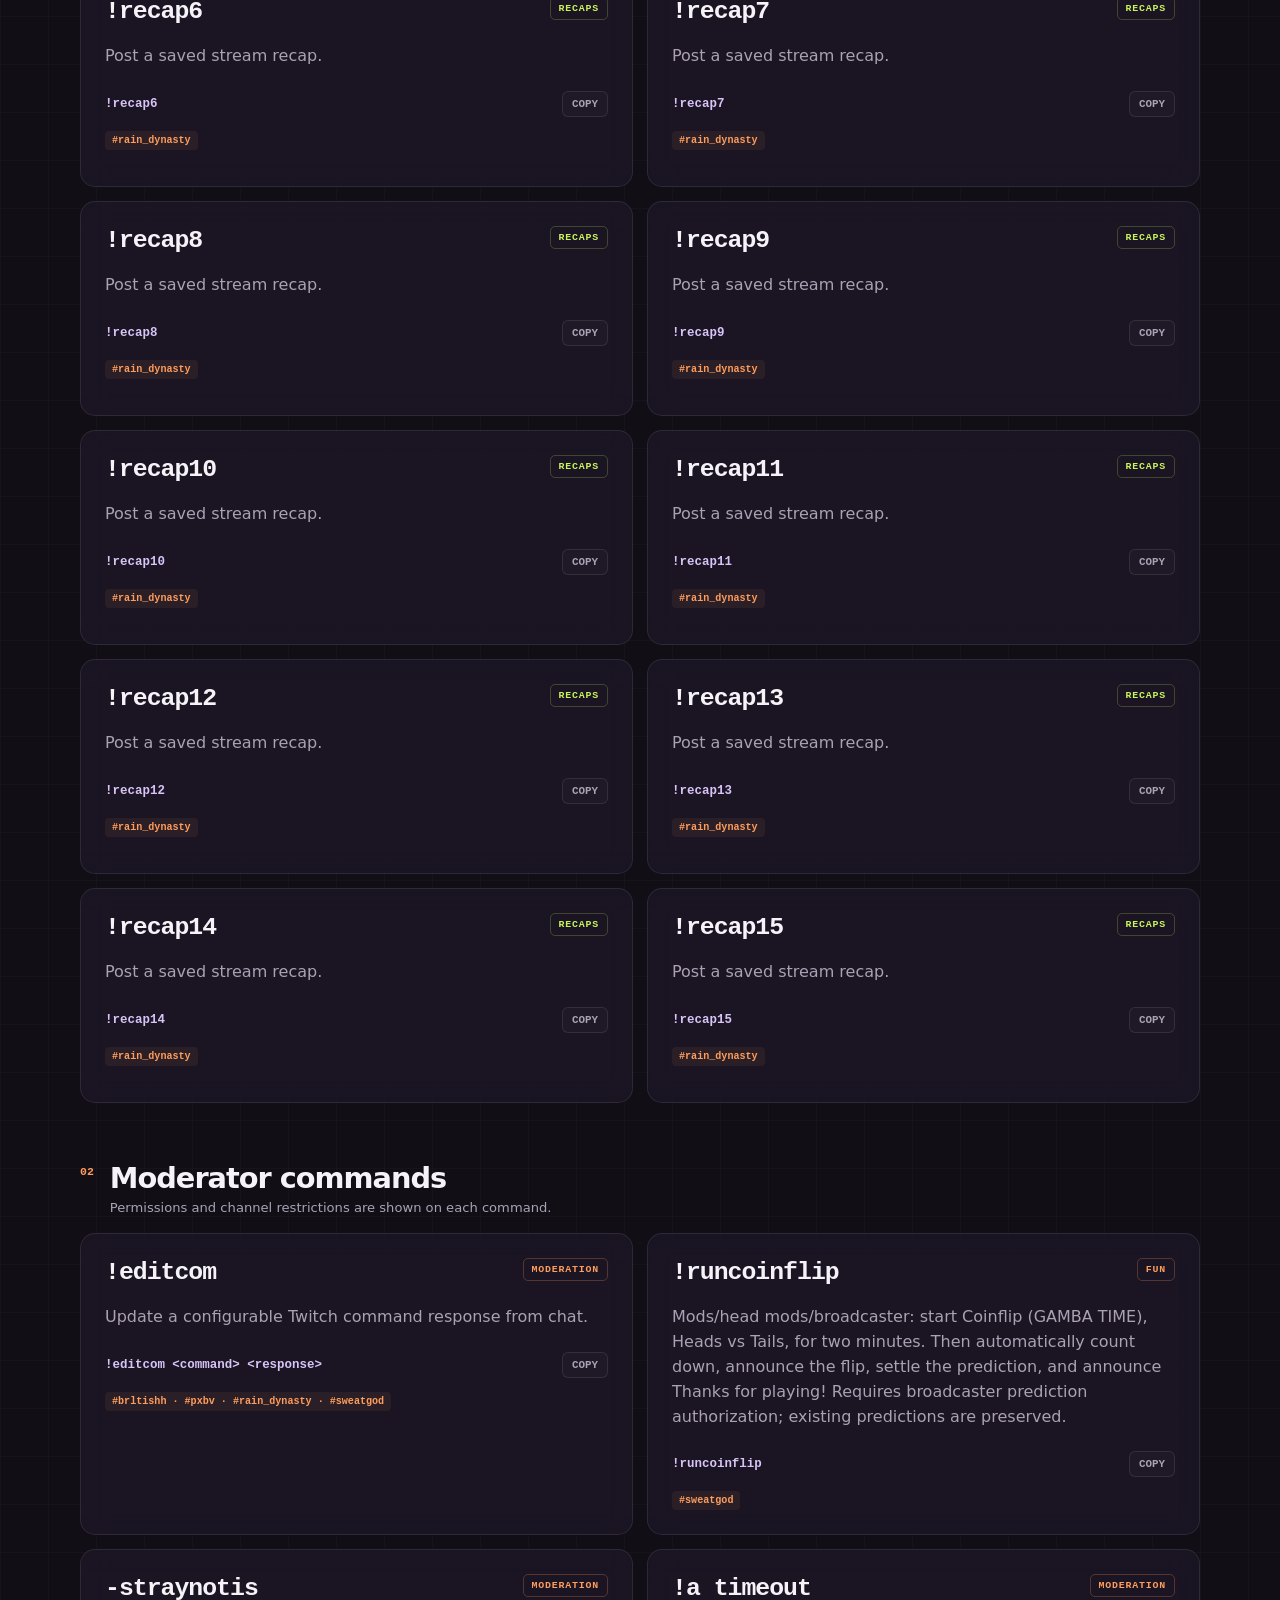
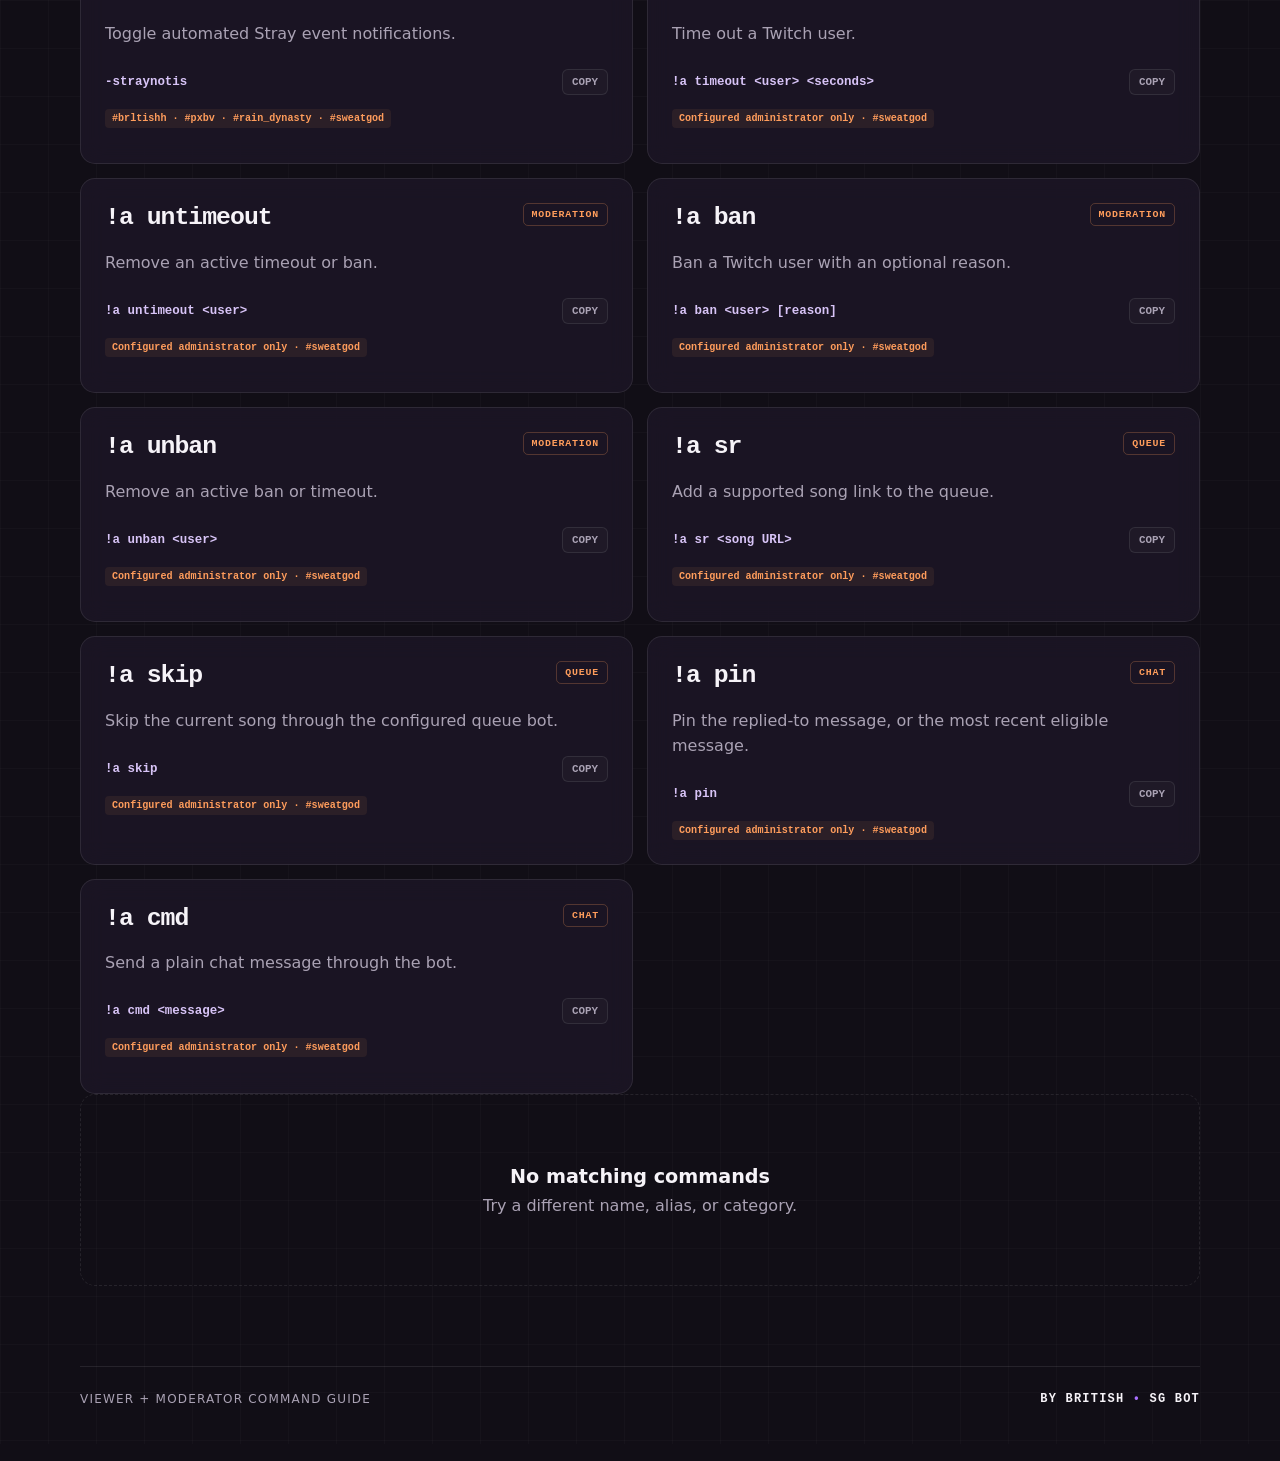
==== commit b1214f61: "Sync command guide with live bot and refresh fallback hourly" ====
--- a/index.html
+++ b/index.html
@@ -20,6 +20,7 @@
     <h1><em>Commands.</em></h1>
     <p class="intro">Viewer and moderator commands, aliases, and examples for the twitch bot.</p>
     <p class="byline">Built by <strong>British</strong></p>
+    <p id="sync-status" class="byline" role="status">Loading the current command guide…</p>
     <div class="summary"><strong id="command-count">0</strong><span>documented commands</span></div>
   </header>
 
@@ -45,7 +46,7 @@
     <section id="moderator-section" class="catalogue-section moderator-section">
       <div class="section-heading">
         <p>02</p>
-        <div><h2>Moderator commands</h2><span>Restricted to authorized moderators in Rain & Bob's hannel.</span></div>
+        <div><h2>Moderator commands</h2><span>Permissions and channel restrictions are shown on each command.</span></div>
       </div>
       <div id="moderator-grid" class="command-grid" aria-label="Moderator Twitch commands"></div>
     </section>
@@ -59,6 +60,7 @@
     <span>Viewer + moderator command guide</span>
     <span class="footer-mark">BY BRITISH <span>•</span> SG BOT</span>
   </footer>
+  <script src="guide-data.js"></script>
   <script src="app.js"></script>
 </body>
 </html>
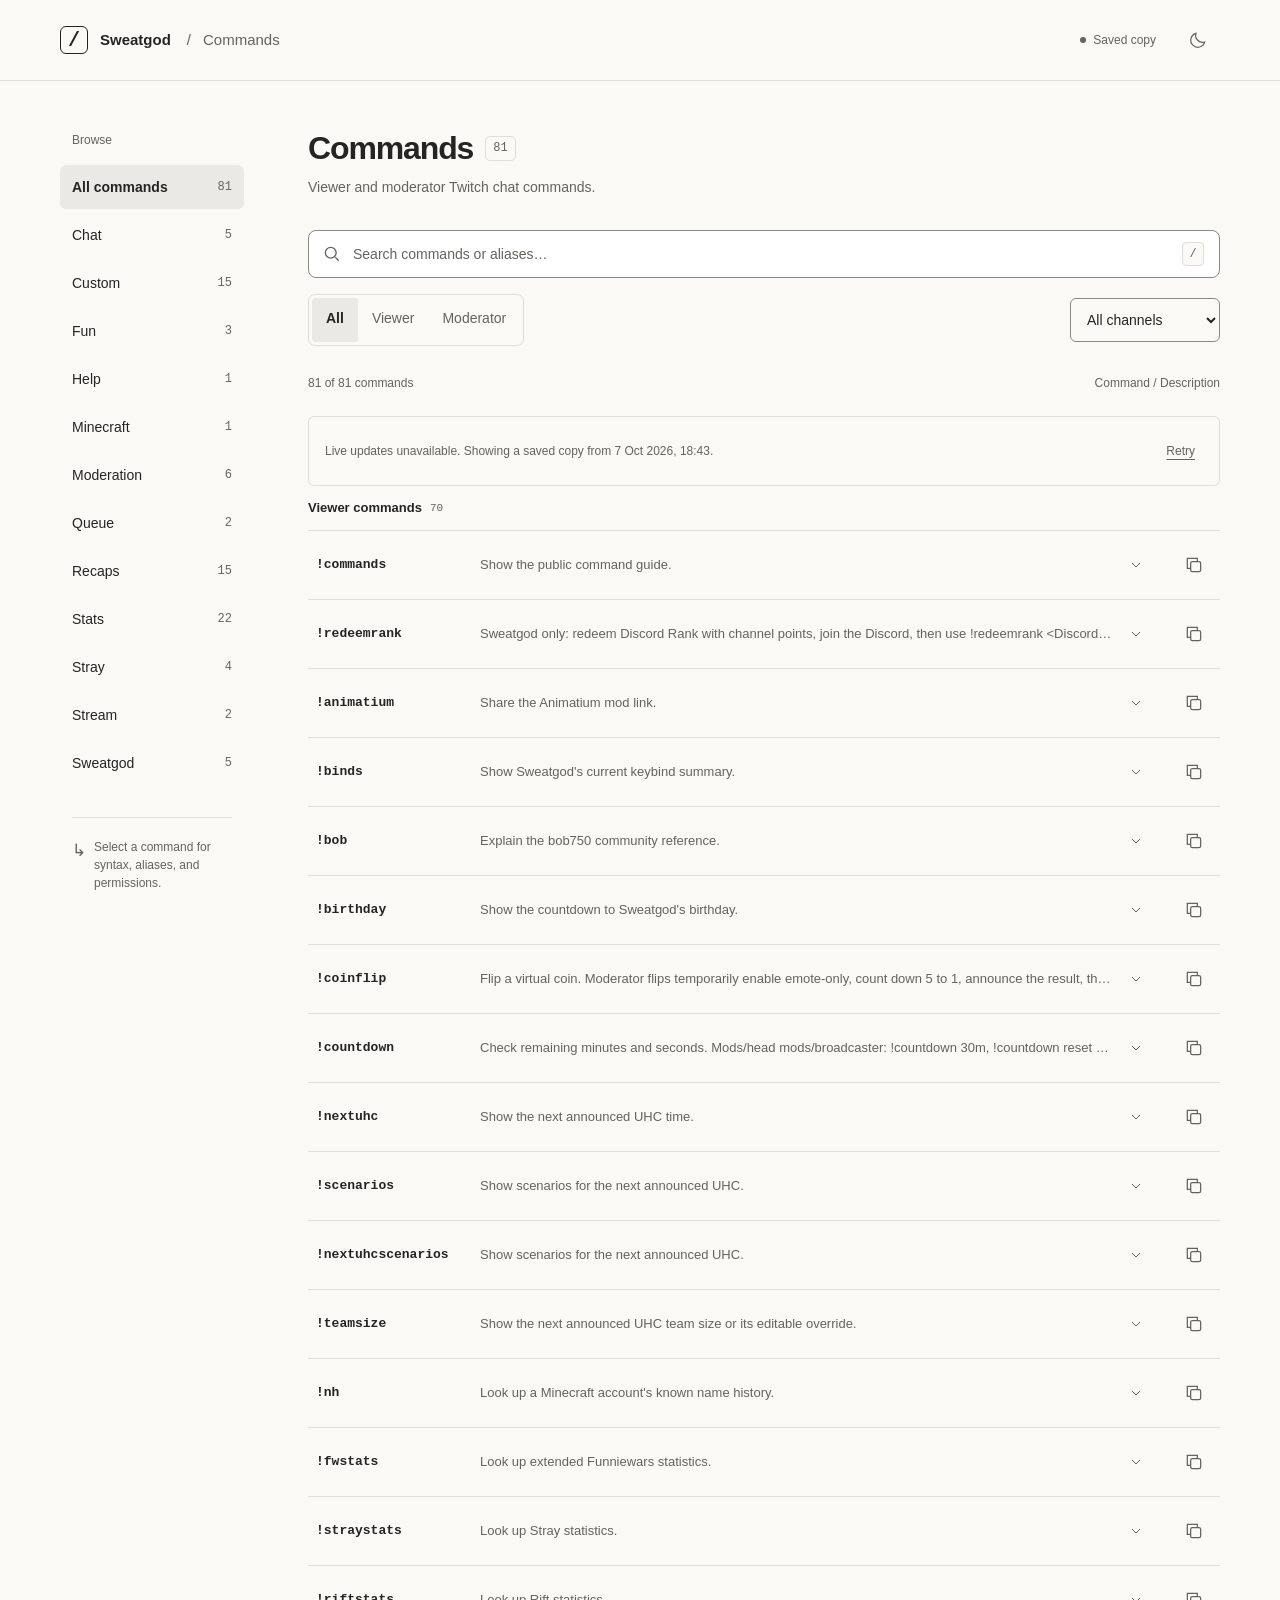
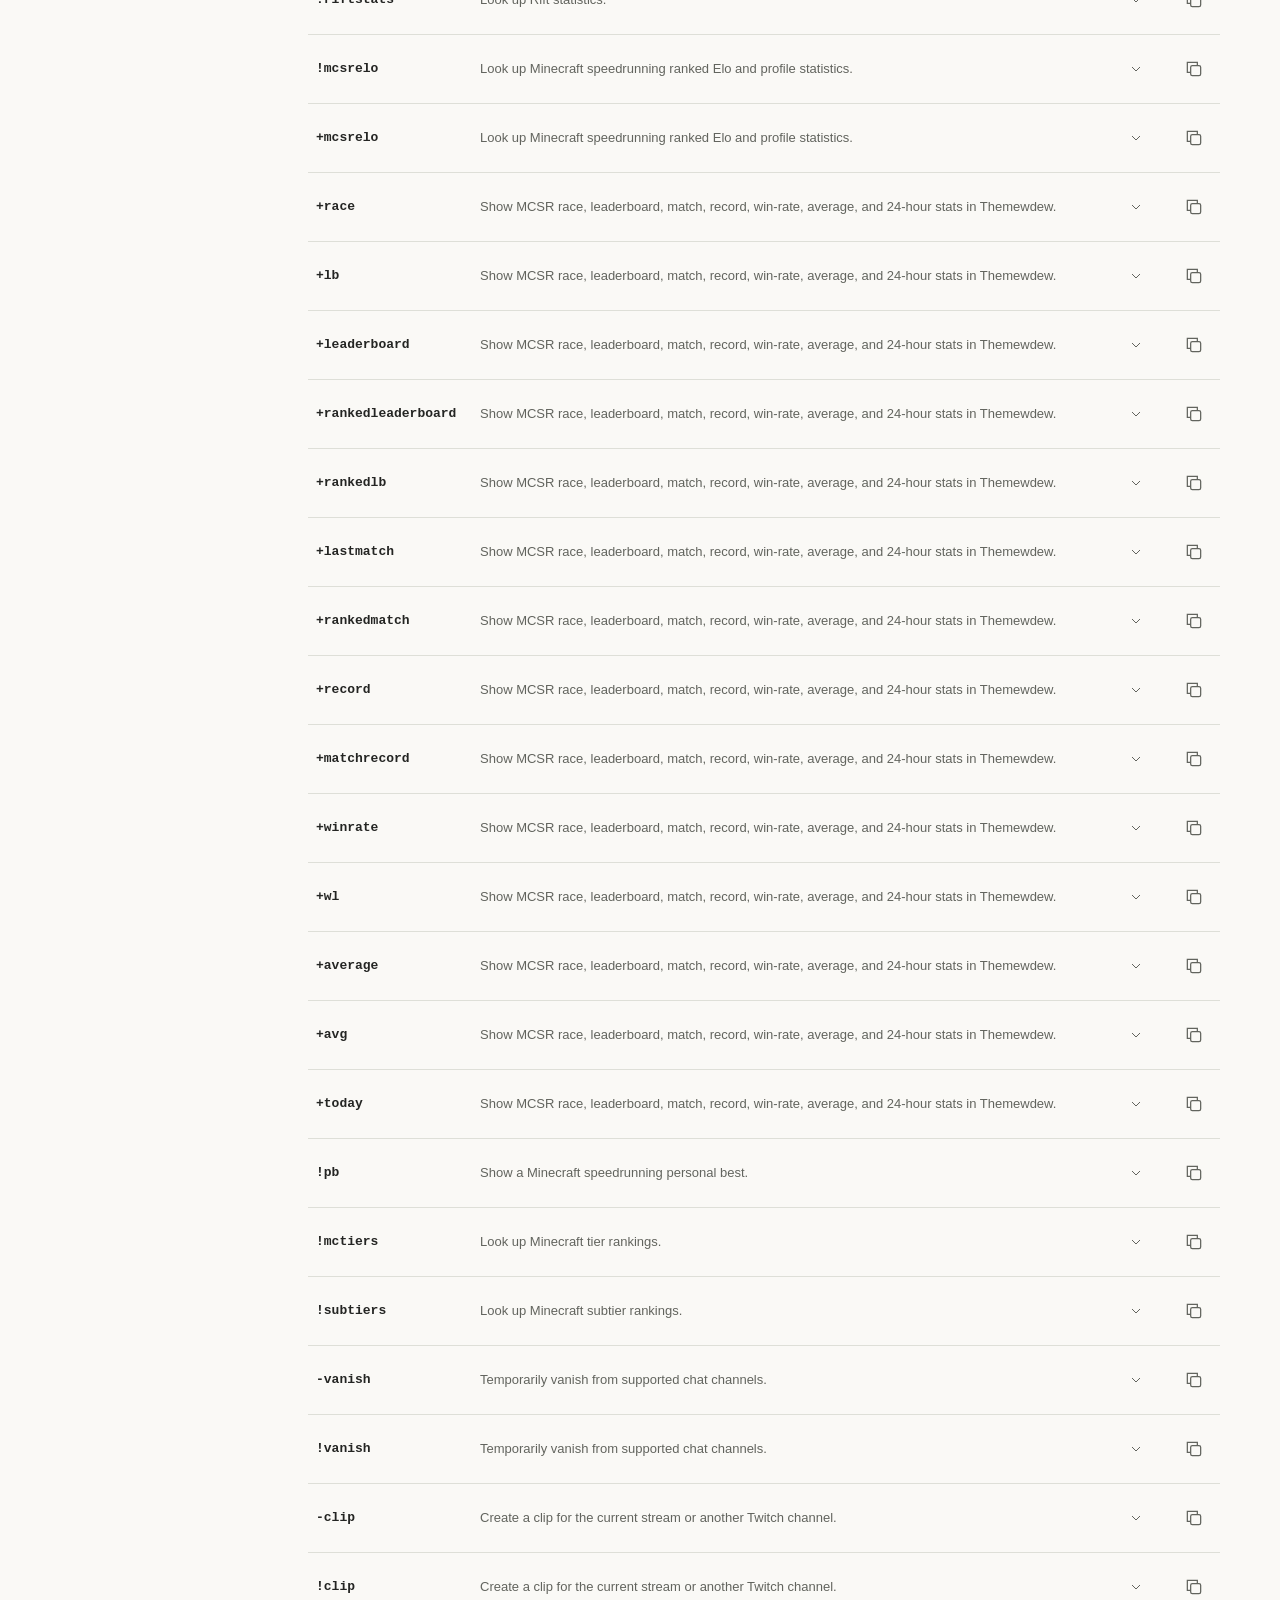
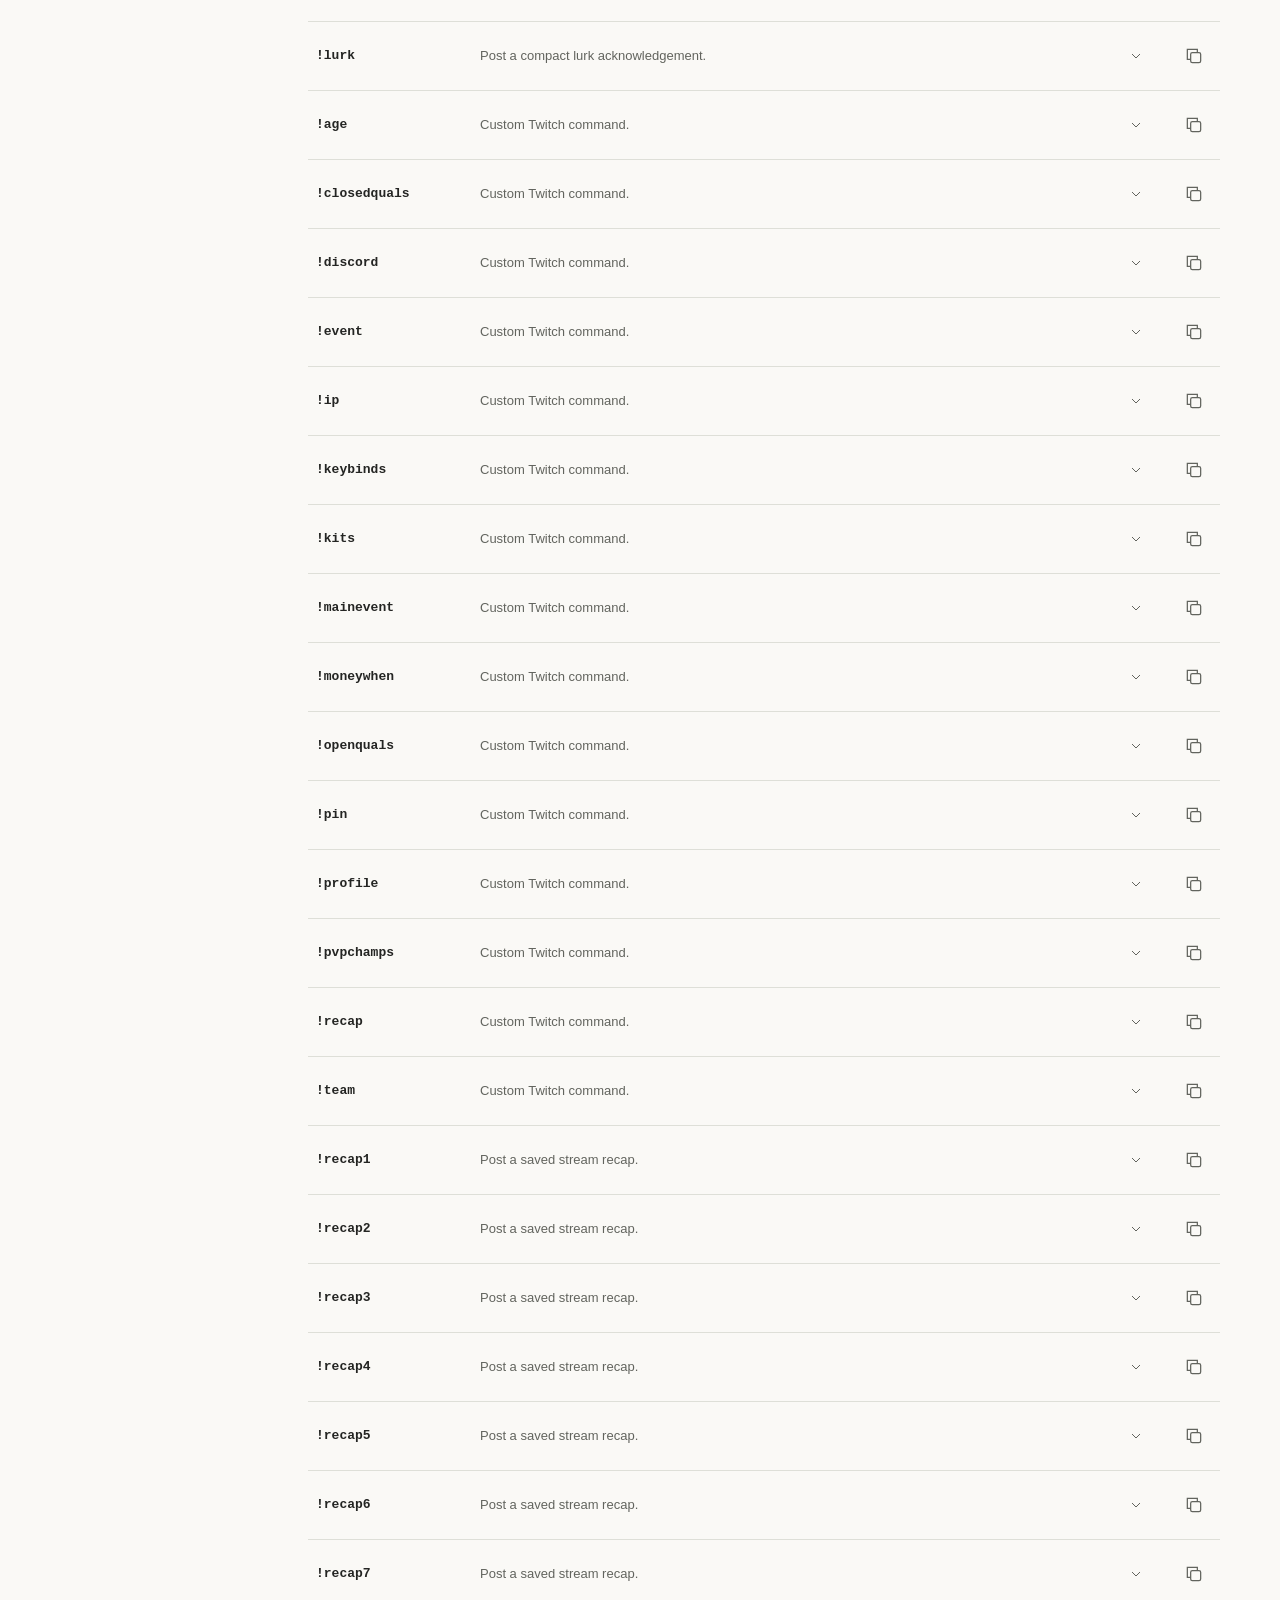
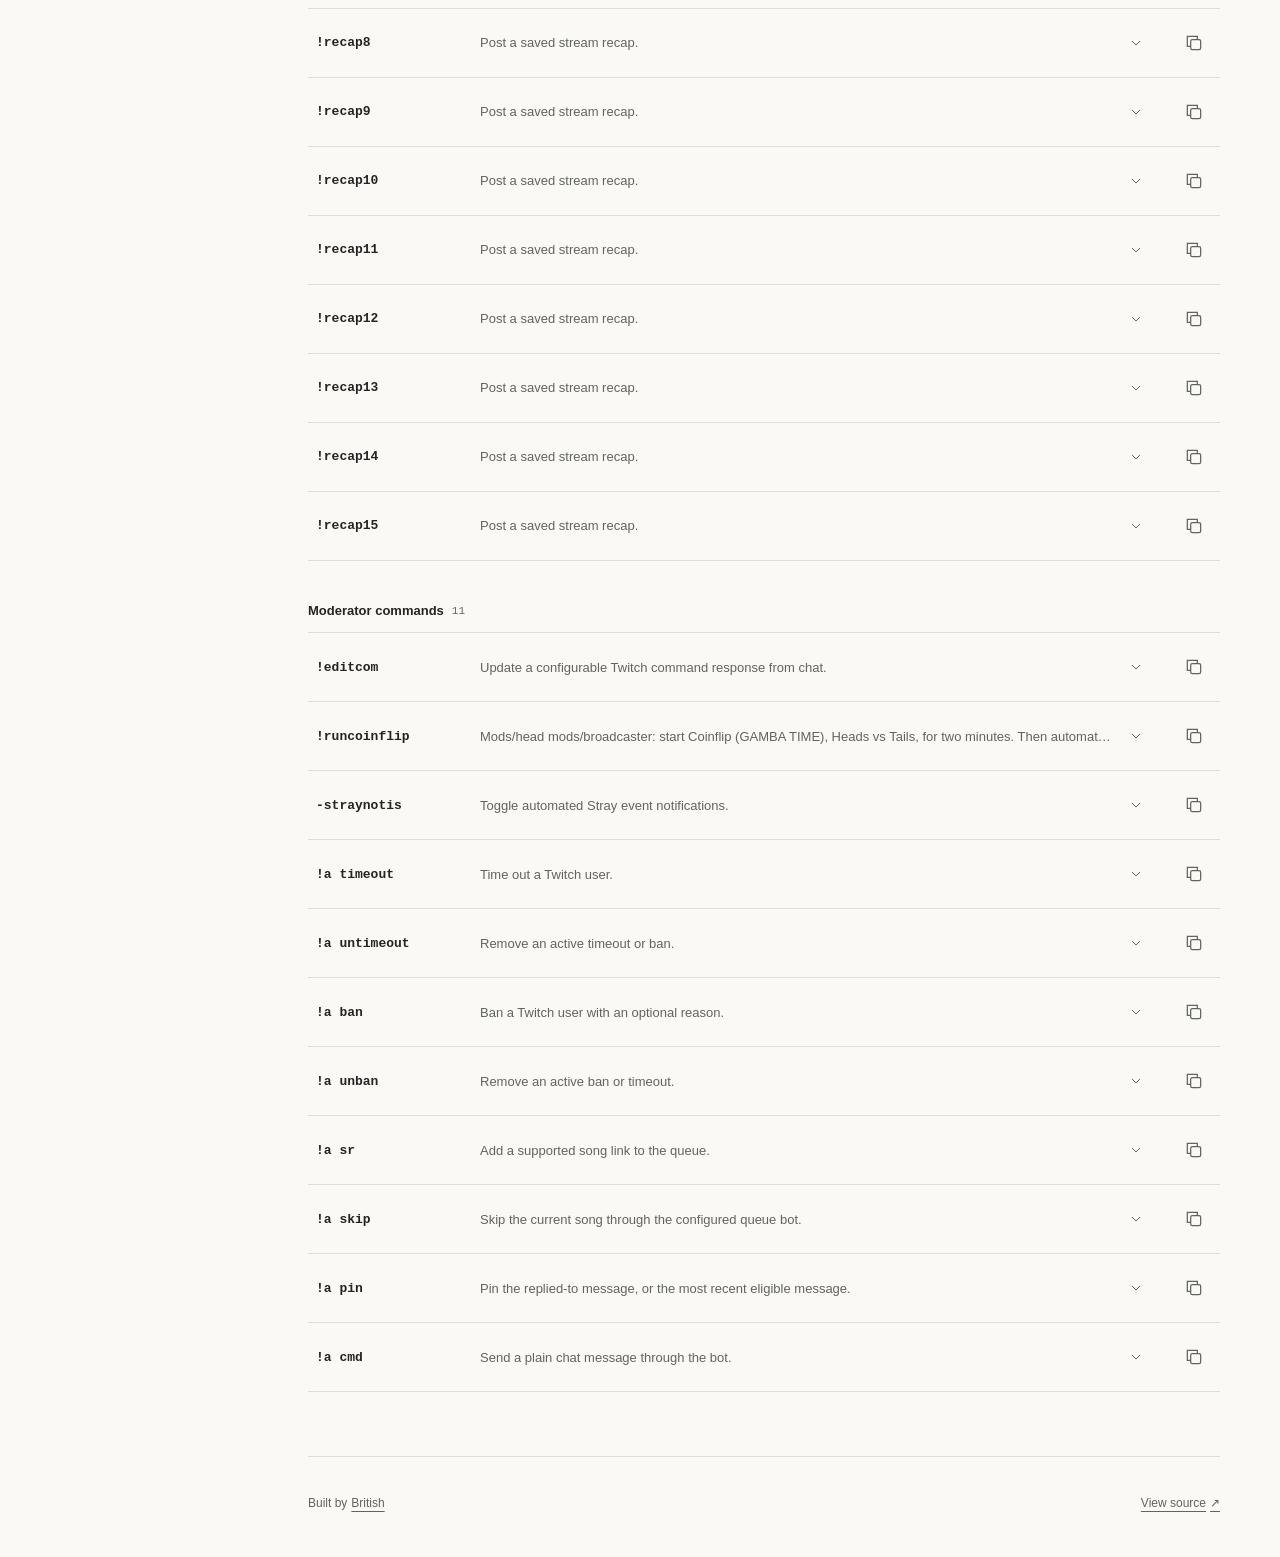
==== commit 4f17f88b: "Redesign command guide as a compact live reference" ====
--- a/index.html
+++ b/index.html
@@ -3,64 +3,48 @@
 <head>
   <meta charset="utf-8">
   <meta name="viewport" content="width=device-width, initial-scale=1">
-  <meta name="theme-color" content="#17121f">
-  <meta name="description" content="Viewer and moderator Twitch chat commands for the twitch bot.">
-  <meta property="og:title" content="Sweatgod Bot Commands">
-  <meta property="og:description" content="Search viewer and moderator Twitch commands, aliases, and usage examples.">
+  <meta name="theme-color" content="#faf9f6">
+  <meta name="description" content="Find Sweatgod bot commands, copy their syntax, and check aliases, permissions, and channel availability. Updated automatically from the running bot.">
+  <meta property="og:title" content="Sweatgod · Commands">
+  <meta property="og:description" content="A live reference for viewer and moderator Twitch chat commands.">
   <meta property="og:type" content="website">
+  <meta property="og:url" content="https://britishdev.github.io/twitch-bot-commands/">
   <link rel="canonical" href="https://britishdev.github.io/twitch-bot-commands/">
+  <link rel="icon" href="favicon.svg" type="image/svg+xml">
+  <script src="theme.js"></script>
   <link rel="stylesheet" href="styles.css">
-  <title>Sweatgod Bot Commands</title>
+  <title>Sweatgod · Commands</title>
 </head>
 <body>
-  <div class="glow glow-one" aria-hidden="true"></div>
-  <div class="glow glow-two" aria-hidden="true"></div>
-  <header class="hero">
-    <p class="eyebrow"><span></span> TWITCH CHAT GUIDE</p>
-    <h1><em>Commands.</em></h1>
-    <p class="intro">Viewer and moderator commands, aliases, and examples for the twitch bot.</p>
-    <p class="byline">Built by <strong>British</strong></p>
-    <p id="sync-status" class="byline" role="status">Loading the current command guide…</p>
-    <div class="summary"><strong id="command-count">0</strong><span>documented commands</span></div>
-  </header>
-
-  <main>
-    <section class="controls" aria-label="Command filters">
-      <label class="search-wrap">
-        <span class="search-icon" aria-hidden="true">⌕</span>
-        <span class="sr-only">Search commands</span>
-        <input id="search" type="search" placeholder="Search commands, aliases, or features…" autocomplete="off">
-        <kbd>/</kbd>
-      </label>
-      <div id="filters" class="filters" aria-label="Filter by category"></div>
-    </section>
-
-    <p id="result-summary" class="result-summary" aria-live="polite"></p>
-    <section id="viewer-section" class="catalogue-section">
-      <div class="section-heading">
-        <p>01</p>
-        <div><h2>Viewer commands</h2><span>Available to everyone unless marked otherwise.</span></div>
-      </div>
-      <div id="command-grid" class="command-grid" aria-label="Public Twitch commands"></div>
-    </section>
-    <section id="moderator-section" class="catalogue-section moderator-section">
-      <div class="section-heading">
-        <p>02</p>
-        <div><h2>Moderator commands</h2><span>Permissions and channel restrictions are shown on each command.</span></div>
-      </div>
-      <div id="moderator-grid" class="command-grid" aria-label="Moderator Twitch commands"></div>
-    </section>
-    <div id="empty-state" class="empty" hidden>
-      <strong>No matching commands</strong>
-      <span>Try a different name, alias, or category.</span>
-    </div>
-  </main>
-
-  <footer>
-    <span>Viewer + moderator command guide</span>
-    <span class="footer-mark">BY BRITISH <span>•</span> SG BOT</span>
-  </footer>
-  <script src="guide-data.js"></script>
-  <script src="app.js"></script>
+  <a class="skip-link" href="#main">Skip to commands</a>
+  <header class="site-header"><div class="header-inner">
+    <a class="brand" href="./" aria-label="Sweatgod commands home"><span class="brand-mark" aria-hidden="true">/</span>Sweatgod <span class="brand-divider">/</span><span class="brand-page">Commands</span></a>
+    <div class="header-actions"><span id="sync-status" class="sync-status" role="status">Connecting…</span><button id="theme-toggle" class="icon-button" type="button" aria-label="Switch to dark theme" title="Switch theme"></button></div>
+  </div></header>
+  <div class="workspace">
+    <aside class="sidebar" aria-label="Categories"><p class="sidebar-label">Browse</p><div id="filters" class="category-list"></div><div class="sidebar-note"><span class="note-mark" aria-hidden="true">↳</span><p>Select a command for syntax, aliases, and permissions.</p></div></aside>
+    <main id="main" tabindex="-1">
+      <div class="page-heading"><h1>Commands <span id="command-count" class="total-count">—</span></h1><p>Viewer and moderator Twitch chat commands.</p></div>
+      <section class="controls" aria-label="Command filters">
+        <div class="search-wrap">
+          <svg class="search-icon" viewBox="0 0 24 24" fill="none" stroke="currentColor" stroke-width="1.6" aria-hidden="true"><circle cx="10.5" cy="10.5" r="6.5"/><path d="m16 16 4 4"/></svg>
+          <label class="sr-only" for="search">Search commands</label><input id="search" type="search" placeholder="Search commands or aliases…" autocomplete="off" spellcheck="false"><kbd aria-hidden="true">/</kbd><button id="clear-search" class="icon-button clear-search" type="button" aria-label="Clear search" hidden>×</button>
+        </div>
+        <div class="filter-toolbar">
+          <fieldset class="audience-filter"><legend class="sr-only">Command access</legend><label><input type="radio" name="audience" value="All" checked><span>All</span></label><label><input type="radio" name="audience" value="Viewer"><span>Viewer</span></label><label><input type="radio" name="audience" value="Moderator"><span>Moderator</span></label></fieldset>
+          <div class="selects"><label class="mobile-category"><span class="sr-only">Category</span><select id="category-select"><option value="All">All categories</option></select></label><label><span class="sr-only">Channel</span><select id="channel-select"><option value="All">All channels</option></select></label></div>
+        </div>
+      </section>
+      <div class="results-heading"><p id="result-summary" role="status">Loading commands…</p><span class="column-hint" aria-hidden="true">Command / Description</span></div>
+      <p id="feed-notice" class="feed-notice" hidden><span></span><button id="retry" class="text-button" type="button">Retry</button></p>
+      <div id="loading" class="loading" aria-hidden="true"><span></span><span></span><span></span></div>
+      <section id="viewer-section" class="catalogue-section" hidden><h2>Viewer commands <span id="viewer-count"></span></h2><div id="command-grid" class="command-list"></div></section>
+      <section id="moderator-section" class="catalogue-section" hidden><h2>Moderator commands <span id="moderator-count"></span></h2><div id="moderator-grid" class="command-list"></div></section>
+      <div id="empty-state" class="empty" hidden><h2>No matching commands</h2><p>Try a different search or reset your filters.</p><button id="reset-filters" class="button" type="button">Reset filters</button></div>
+      <footer><span>Built by <a href="https://github.com/BritishDev">British</a></span><a href="https://github.com/BritishDev/twitch-bot-commands">View source <span aria-hidden="true">↗</span></a></footer>
+    </main>
+  </div>
+  <p id="copy-status" class="sr-only" role="status"></p>
+  <script src="guide-data.js"></script><script src="app.js"></script>
 </body>
 </html>
--- a/styles.css
+++ b/styles.css
@@ -1,103 +1,116 @@
 :root {
-  color-scheme: dark;
-  --bg: #110e16;
-  --panel: rgba(29, 23, 38, .82);
-  --panel-hover: rgba(39, 30, 52, .94);
-  --text: #f6f3f8;
-  --muted: #aaa2b4;
-  --line: rgba(255, 255, 255, .09);
-  --violet: #a970ff;
-  --lime: #c9f45b;
-  --orange: #ff9d5c;
-  --max: 1120px;
-  font-family: Inter, ui-sans-serif, system-ui, -apple-system, BlinkMacSystemFont, "Segoe UI", sans-serif;
+  color-scheme: light;
+  --bg: #faf9f6; --surface: #ffffff; --hover: #f0efeb; --selected: #eae9e5;
+  --text: #242523; --muted: #62645e; --line: #dedfd8; --control-line: #878a81; --focus: #315cb4; --live: #26734c;
+  --mono: ui-monospace, SFMono-Regular, Consolas, "Liberation Mono", monospace;
+  font-family: -apple-system, BlinkMacSystemFont, "Segoe UI", sans-serif; font-synthesis: none;
 }
-
+:root[data-theme="dark"] { color-scheme: dark; --bg: #191a19; --surface: #212220; --hover: #282a27; --selected: #323530; --text: #eeefe9; --muted: #a7aba1; --line: #393c36; --control-line: #73796e; --focus: #97b9ff; --live: #8dccaa; }
 * { box-sizing: border-box; }
-html { scroll-behavior: smooth; }
-body {
-  margin: 0;
-  min-height: 100vh;
-  color: var(--text);
-  background:
-    linear-gradient(rgba(255,255,255,.018) 1px, transparent 1px),
-    linear-gradient(90deg, rgba(255,255,255,.018) 1px, transparent 1px),
-    var(--bg);
-  background-size: 48px 48px;
-  overflow-x: hidden;
+[hidden] { display: none !important; }
+body { margin: 0; min-height: 100vh; background: var(--bg); color: var(--text); font-size: 14px; line-height: 1.5; }
+button, input, select { font: inherit; color: inherit; }
+button, summary, select { -webkit-tap-highlight-color: transparent; }
+button { cursor: pointer; }
+a { color: inherit; text-underline-offset: 4px; }
+button:focus-visible, a:focus-visible, summary:focus-visible, input:focus-visible, select:focus-visible { outline: 2px solid var(--focus); outline-offset: 3px; }
+svg { width: 20px; height: 20px; flex-shrink: 0; }
+.sr-only { position: absolute; width: 1px; height: 1px; padding: 0; margin: -1px; overflow: hidden; clip: rect(0,0,0,0); white-space: nowrap; border: 0; }
+.skip-link { position: fixed; top: 8px; left: 8px; padding: 12px 16px; background: var(--surface); z-index: 20; transform: translateY(-150%); }
+.skip-link:focus { transform: none; }
+.site-header { border-bottom: 1px solid var(--line); }
+.header-inner { max-width: 1224px; min-height: 80px; margin: auto; padding: 16px 32px; display: flex; align-items: center; justify-content: space-between; gap: 24px; }
+.brand { display: flex; align-items: center; gap: 12px; font-size: 15px; font-weight: 650; text-decoration: none; min-height: 44px; white-space: nowrap; }
+.brand-mark { display: grid; place-items: center; width: 28px; height: 28px; border: 1px solid var(--text); border-radius: 6px; font: 700 20px var(--mono); }
+.brand-divider { color: var(--muted); font-weight: 400; margin-left: 4px; }
+.brand-page { font-weight: 400; color: var(--muted); }
+.header-actions { display: flex; align-items: center; gap: 20px; }
+.sync-status { display: flex; align-items: center; gap: 7px; color: var(--muted); font-size: 12px; white-space: nowrap; }
+.sync-status::before { content: ""; width: 6px; height: 6px; border-radius: 50%; background: var(--muted); }
+.sync-status[data-source="live"]::before { background: var(--live); }
+.icon-button { display: inline-flex; align-items: center; justify-content: center; width: 44px; height: 44px; border: 0; border-radius: 6px; background: transparent; color: var(--muted); }
+.icon-button:hover { background: var(--hover); color: var(--text); }
+.workspace { display: grid; grid-template-columns: 184px minmax(0, 1fr); gap: 64px; max-width: 1224px; margin: auto; padding: 48px 32px 0; }
+.sidebar { align-self: start; position: sticky; top: 32px; }
+.sidebar-label { color: var(--muted); font-size: 12px; margin: 2px 12px 16px; }
+.category-list { display: grid; gap: 4px; }
+.category-button { display: flex; align-items: center; justify-content: space-between; gap: 12px; min-height: 44px; padding: 8px 12px; border: 0; border-radius: 6px; background: transparent; text-align: left; }
+.category-button:hover { background: var(--hover); }
+.category-button[aria-pressed="true"] { background: var(--selected); font-weight: 600; }
+.category-count { color: var(--muted); font: 12px var(--mono); font-variant-numeric: tabular-nums; }
+.sidebar-note { display: flex; gap: 8px; margin: 32px 12px 0; padding-top: 20px; border-top: 1px solid var(--line); color: var(--muted); font-size: 12px; }
+.sidebar-note p { margin: 0; }
+.note-mark { font-size: 17px; }
+main { min-width: 0; outline: none; }
+.page-heading { margin-bottom: 32px; }
+h1 { display: flex; align-items: center; gap: 12px; margin: 0; font-size: 32px; line-height: 1.2; font-weight: 650; letter-spacing: -.035em; }
+.total-count { border: 1px solid var(--line); border-radius: 5px; padding: 3px 7px; color: var(--muted); font: 12px/1.4 var(--mono); letter-spacing: 0; }
+.page-heading p { color: var(--muted); margin: 10px 0 0; }
+.search-wrap { position: relative; display: flex; align-items: center; }
+.search-icon { position: absolute; left: 14px; pointer-events: none; color: var(--muted); }
+#search { width: 100%; height: 48px; border: 1px solid var(--control-line); border-radius: 8px; background: var(--surface); padding: 0 52px 0 44px; }
+#search::placeholder { color: var(--muted); opacity: 1; }
+#search::-webkit-search-cancel-button { -webkit-appearance: none; }
+kbd { position: absolute; right: 16px; border: 1px solid var(--line); background: var(--bg); border-radius: 4px; width: 22px; text-align: center; color: var(--muted); font: 12px/22px var(--mono); }
+.search-wrap:has(.clear-search:not([hidden])) kbd { display: none; }
+.clear-search { position: absolute; right: 2px; font-size: 22px; }
+.filter-toolbar { display: flex; align-items: center; justify-content: space-between; gap: 16px; margin-top: 16px; }
+.audience-filter { display: flex; padding: 3px; margin: 0; min-width: 0; border: 1px solid var(--line); border-radius: 7px; background: var(--bg); }
+.audience-filter label { position: relative; cursor: pointer; }
+.audience-filter input { position: absolute; opacity: 0; width: 100%; height: 100%; margin: 0; cursor: pointer; }
+.audience-filter span { display: block; padding: 10px 14px; min-height: 44px; color: var(--muted); border-radius: 4px; }
+.audience-filter input:checked + span { background: var(--selected); color: var(--text); font-weight: 600; }
+.audience-filter input:focus-visible { outline: 0; }
+.audience-filter input:focus-visible + span { outline: 2px solid var(--focus); outline-offset: 1px; }
+.selects { display: flex; gap: 8px; min-width: 0; }
+select { min-height: 44px; width: 100%; max-width: 230px; padding: 8px 28px 8px 12px; background: var(--bg); border: 1px solid var(--control-line); border-radius: 6px; cursor: pointer; }
+.mobile-category { display: none; }
+.results-heading { display: flex; align-items: center; justify-content: space-between; gap: 16px; margin: 28px 0 24px; color: var(--muted); font-size: 12px; }
+.results-heading p { margin: 0; }
+.column-hint { color: var(--muted); }
+.catalogue-section + .catalogue-section { margin-top: 40px; }
+.catalogue-section h2 { display: flex; align-items: center; gap: 8px; margin: 0 0 12px; font-size: 13px; font-weight: 600; }
+.catalogue-section h2 span { color: var(--muted); font: 11px var(--mono); }
+.command-list { border-top: 1px solid var(--line); }
+.command-row { position: relative; border-bottom: 1px solid var(--line); }
+.command-row summary { list-style: none; display: grid; grid-template-columns: 148px minmax(0, 1fr) 16px; align-items: center; gap: 16px; padding: 19px 76px 19px 8px; min-height: 68px; cursor: pointer; border-radius: 4px; }
+.command-row summary::-webkit-details-marker { display: none; }
+.command-row summary:hover { background: var(--hover); }
+.command-name { font: 600 13px/1.5 var(--mono); overflow-wrap: anywhere; }
+.command-preview { color: var(--muted); font-size: 13px; overflow: hidden; text-overflow: ellipsis; white-space: nowrap; }
+.chevron { width: 16px; height: 16px; color: var(--muted); }
+details[open] .chevron { transform: rotate(180deg); }
+.copy { position: absolute; top: 12px; right: 4px; }
+.copy[data-copied="true"] { color: var(--live); }
+.command-detail { padding: 0 16px 24px 8px; max-width: 100%; }
+.command-description { color: var(--muted); margin: 0 0 16px; line-height: 1.65; overflow-wrap: anywhere; }
+.syntax { display: block; padding: 12px 16px; background: var(--selected); border-radius: 5px; font: 13px/1.7 var(--mono); white-space: pre-wrap; overflow-wrap: anywhere; }
+.command-meta { display: grid; grid-template-columns: 92px minmax(0, 1fr); gap: 10px 16px; margin: 20px 0 0; font-size: 12px; }
+.command-meta dt { color: var(--muted); }
+.command-meta dd { margin: 0; overflow-wrap: anywhere; }
+.command-meta code { font: 12px/1.6 var(--mono); }
+.feed-notice { display: flex; align-items: center; justify-content: space-between; gap: 16px; padding: 12px 16px; border: 1px solid var(--line); border-radius: 6px; color: var(--muted); font-size: 12px; }
+.text-button { min-height: 44px; padding: 8px; background: none; border: 0; text-decoration: underline; text-underline-offset: 4px; }
+.text-button:disabled { cursor: wait; opacity: .6; }
+.empty { text-align: center; padding: 56px 16px; border-block: 1px solid var(--line); }
+.empty h2 { font-size: 18px; font-weight: 600; margin: 0; }
+.empty p { margin: 8px 0 20px; color: var(--muted); }
+.button { min-height: 44px; padding: 10px 16px; border: 1px solid var(--control-line); border-radius: 6px; background: var(--surface); }
+.button:hover { background: var(--hover); }
+.loading { display: grid; gap: 24px; padding-block: 16px; }
+.loading span { height: 24px; width: 75%; background: var(--hover); border-radius: 4px; }
+.loading span:nth-child(2) { width: 90%; }
+footer { display: flex; justify-content: space-between; gap: 24px; border-top: 1px solid var(--line); margin-top: 64px; padding: 24px 0 32px; color: var(--muted); font-size: 12px; }
+footer a { display: inline-flex; align-items: center; gap: 4px; min-height: 44px; }
+footer > span { display: flex; align-items: center; gap: 4px; }
+@media (max-width: 1000px) { .workspace { gap: 32px; grid-template-columns: 164px minmax(0, 1fr); } .command-row summary { grid-template-columns: 124px minmax(0, 1fr) 16px; gap: 12px; } }
+@media (max-width: 760px) {
+  .header-inner { padding: 12px 20px; min-height: 72px; } .header-actions { gap: 8px; } .brand { gap: 8px; } .brand-divider, .brand-page { display: none; }
+  .workspace { display: block; padding: 32px 20px 0; } .sidebar { display: none; } .page-heading { margin-bottom: 24px; } h1 { font-size: 28px; }
+  .filter-toolbar { align-items: stretch; flex-direction: column; gap: 12px; } .audience-filter { align-self: start; } .mobile-category { display: block; } .selects > label { flex: 1; min-width: 0; } select { max-width: none; }
+  .column-hint { display: none; } .command-row summary { grid-template-columns: minmax(0, 1fr) 16px; gap: 4px 12px; padding: 16px 64px 16px 4px; }
+  .command-name { grid-column: 1; } .command-preview { grid-column: 1; grid-row: 2; } .chevron { grid-column: 2; grid-row: 1 / 3; }
+  .copy { top: 18px; right: 0; } .command-detail { padding-left: 4px; padding-right: 4px; } .results-heading { margin-top: 24px; } footer { margin-top: 40px; }
 }
-
-.glow { position: fixed; z-index: -1; width: 34rem; height: 34rem; border-radius: 50%; filter: blur(110px); opacity: .14; }
-.glow-one { background: var(--violet); top: -13rem; right: -8rem; }
-.glow-two { background: var(--orange); bottom: -20rem; left: -14rem; opacity: .08; }
-.hero, main, footer { width: min(calc(100% - 40px), var(--max)); margin-inline: auto; }
-.hero { position: relative; padding: 88px 0 64px; border-bottom: 1px solid var(--line); }
-.eyebrow { margin: 0 0 24px; color: var(--lime); font: 700 .72rem/1.2 ui-monospace, SFMono-Regular, Menlo, monospace; letter-spacing: .19em; }
-.eyebrow span { display: inline-block; width: 7px; height: 7px; margin-right: 8px; border-radius: 50%; background: var(--lime); box-shadow: 0 0 14px var(--lime); }
-h1 { max-width: 780px; margin: 0; font-size: clamp(3.2rem, 9vw, 7.5rem); line-height: .84; letter-spacing: -.075em; font-weight: 800; }
-h1 em { color: var(--violet); font-style: normal; }
-.intro { max-width: 570px; margin: 32px 0 0; color: var(--muted); font-size: clamp(1rem, 2vw, 1.2rem); line-height: 1.65; }
-.byline { margin: 18px 0 0; color: var(--muted); font: 650 .72rem ui-monospace, monospace; letter-spacing: .12em; text-transform: uppercase; }
-.byline strong { color: var(--text); }
-.summary { position: absolute; right: 0; bottom: 64px; display: grid; justify-items: end; }
-.summary strong { color: var(--lime); font: 700 2.5rem/1 ui-monospace, SFMono-Regular, Menlo, monospace; }
-.summary span { margin-top: 5px; color: var(--muted); font-size: .76rem; text-transform: uppercase; letter-spacing: .12em; }
-
-main { padding: 42px 0 80px; }
-.controls { position: sticky; z-index: 5; top: 0; padding: 14px 0 18px; background: linear-gradient(var(--bg) 76%, transparent); }
-.search-wrap { position: relative; display: flex; align-items: center; }
-.search-icon { position: absolute; left: 18px; color: var(--violet); font-size: 1.7rem; transform: rotate(-15deg); }
-input { width: 100%; height: 60px; padding: 0 58px; border: 1px solid var(--line); border-radius: 13px; outline: none; color: var(--text); background: rgba(22, 17, 29, .94); font: inherit; font-size: 1rem; transition: border-color .2s, box-shadow .2s; }
-input:focus { border-color: rgba(169, 112, 255, .8); box-shadow: 0 0 0 4px rgba(169, 112, 255, .1); }
-input::placeholder { color: #786f82; }
-kbd { position: absolute; right: 18px; min-width: 26px; padding: 4px 7px; border: 1px solid var(--line); border-radius: 5px; color: var(--muted); background: #211a29; text-align: center; font: 600 .72rem ui-monospace, monospace; }
-.filters { display: flex; gap: 8px; margin-top: 14px; overflow-x: auto; scrollbar-width: none; }
-.filters::-webkit-scrollbar { display: none; }
-.filter { flex: 0 0 auto; min-height: 38px; padding: 0 15px; border: 1px solid var(--line); border-radius: 999px; color: var(--muted); background: transparent; cursor: pointer; font: 700 .72rem ui-monospace, monospace; text-transform: uppercase; letter-spacing: .07em; }
-.filter:hover, .filter:focus-visible { color: var(--text); border-color: rgba(169, 112, 255, .5); }
-.filter.active { color: #160d20; border-color: var(--violet); background: var(--violet); }
-.result-summary { min-height: 20px; margin: 10px 0 18px; color: var(--muted); font-size: .84rem; }
-.catalogue-section + .catalogue-section { margin-top: 58px; }
-.section-heading { display: flex; align-items: flex-start; gap: 16px; margin: 0 0 18px; }
-.section-heading > p { margin: 4px 0 0; color: var(--violet); font: 700 .72rem ui-monospace, monospace; }
-.section-heading h2 { margin: 0; font-size: clamp(1.35rem, 3vw, 1.8rem); letter-spacing: -.035em; }
-.section-heading span { display: block; margin-top: 5px; color: var(--muted); font-size: .82rem; }
-.moderator-section .section-heading > p, .moderator-section .category { color: var(--orange); }
-.moderator-section .category { border-color: rgba(255,157,92,.25); }
-.command-grid { display: grid; grid-template-columns: repeat(2, minmax(0, 1fr)); gap: 14px; }
-.card { position: relative; min-height: 215px; padding: 24px; border: 1px solid var(--line); border-radius: 15px; background: var(--panel); backdrop-filter: blur(12px); transition: transform .2s, border-color .2s, background .2s; }
-.card:hover { transform: translateY(-2px); border-color: rgba(169,112,255,.35); background: var(--panel-hover); }
-.card-top { display: flex; align-items: flex-start; justify-content: space-between; gap: 16px; }
-.command { margin: 0; color: var(--text); font: 750 clamp(1.25rem, 3vw, 1.55rem)/1.2 ui-monospace, SFMono-Regular, Menlo, monospace; letter-spacing: -.04em; }
-.category { flex: 0 0 auto; padding: 5px 8px; border: 1px solid rgba(201,244,91,.22); border-radius: 5px; color: var(--lime); font: 700 .62rem ui-monospace, monospace; text-transform: uppercase; letter-spacing: .08em; }
-.description { margin: 18px 0 22px; color: var(--muted); line-height: 1.55; }
-.usage-row { display: flex; align-items: center; gap: 8px; }
-.usage { min-width: 0; overflow: hidden; color: #d8c4f7; font: 600 .78rem ui-monospace, SFMono-Regular, Menlo, monospace; white-space: nowrap; text-overflow: ellipsis; }
-.copy { margin-left: auto; padding: 6px 9px; border: 1px solid var(--line); border-radius: 6px; color: var(--muted); background: rgba(255,255,255,.025); cursor: pointer; font: 650 .68rem ui-monospace, monospace; }
-.copy:hover, .copy:focus-visible { color: var(--text); border-color: var(--violet); }
-.meta { display: flex; flex-wrap: wrap; gap: 7px; margin-top: 14px; }
-.meta span { padding: 4px 7px; border-radius: 4px; color: #93899e; background: rgba(255,255,255,.035); font: 600 .63rem ui-monospace, monospace; }
-.meta .limited { color: var(--orange); background: rgba(255,157,92,.08); }
-.empty { display: grid; justify-items: center; gap: 8px; padding: 70px 20px; border: 1px dashed var(--line); border-radius: 15px; color: var(--muted); }
-.empty strong { color: var(--text); font-size: 1.2rem; }
-footer { display: flex; justify-content: space-between; padding: 25px 0 38px; border-top: 1px solid var(--line); color: var(--muted); font-size: .75rem; text-transform: uppercase; letter-spacing: .1em; }
-.footer-mark { color: var(--text); font-family: ui-monospace, monospace; font-weight: 800; }
-.footer-mark span { color: var(--violet); }
-.sr-only { position: absolute; width: 1px; height: 1px; overflow: hidden; clip: rect(0,0,0,0); white-space: nowrap; }
-
-@media (max-width: 720px) {
-  .hero, main, footer { width: min(calc(100% - 24px), var(--max)); }
-  .hero { padding: 60px 0 40px; }
-  .summary { position: static; justify-items: start; margin-top: 35px; }
-  main { padding-top: 20px; }
-  .command-grid { grid-template-columns: 1fr; }
-  .card { min-height: 0; padding: 21px; }
-  kbd { display: none; }
-  input { padding-right: 18px; }
-  footer { gap: 20px; }
-  .section-heading span { max-width: 280px; }
-}
-
-@media (prefers-reduced-motion: reduce) {
-  *, *::before, *::after { scroll-behavior: auto !important; transition: none !important; }
-}
+@media (max-width: 360px) { .header-inner { padding-inline: 16px; } .workspace { padding-inline: 16px; } .sync-status { font-size: 11px; } .header-actions { gap: 0; } }
+@media (prefers-reduced-motion: reduce) { *, *::before, *::after { scroll-behavior: auto !important; transition: none !important; animation: none !important; } }
